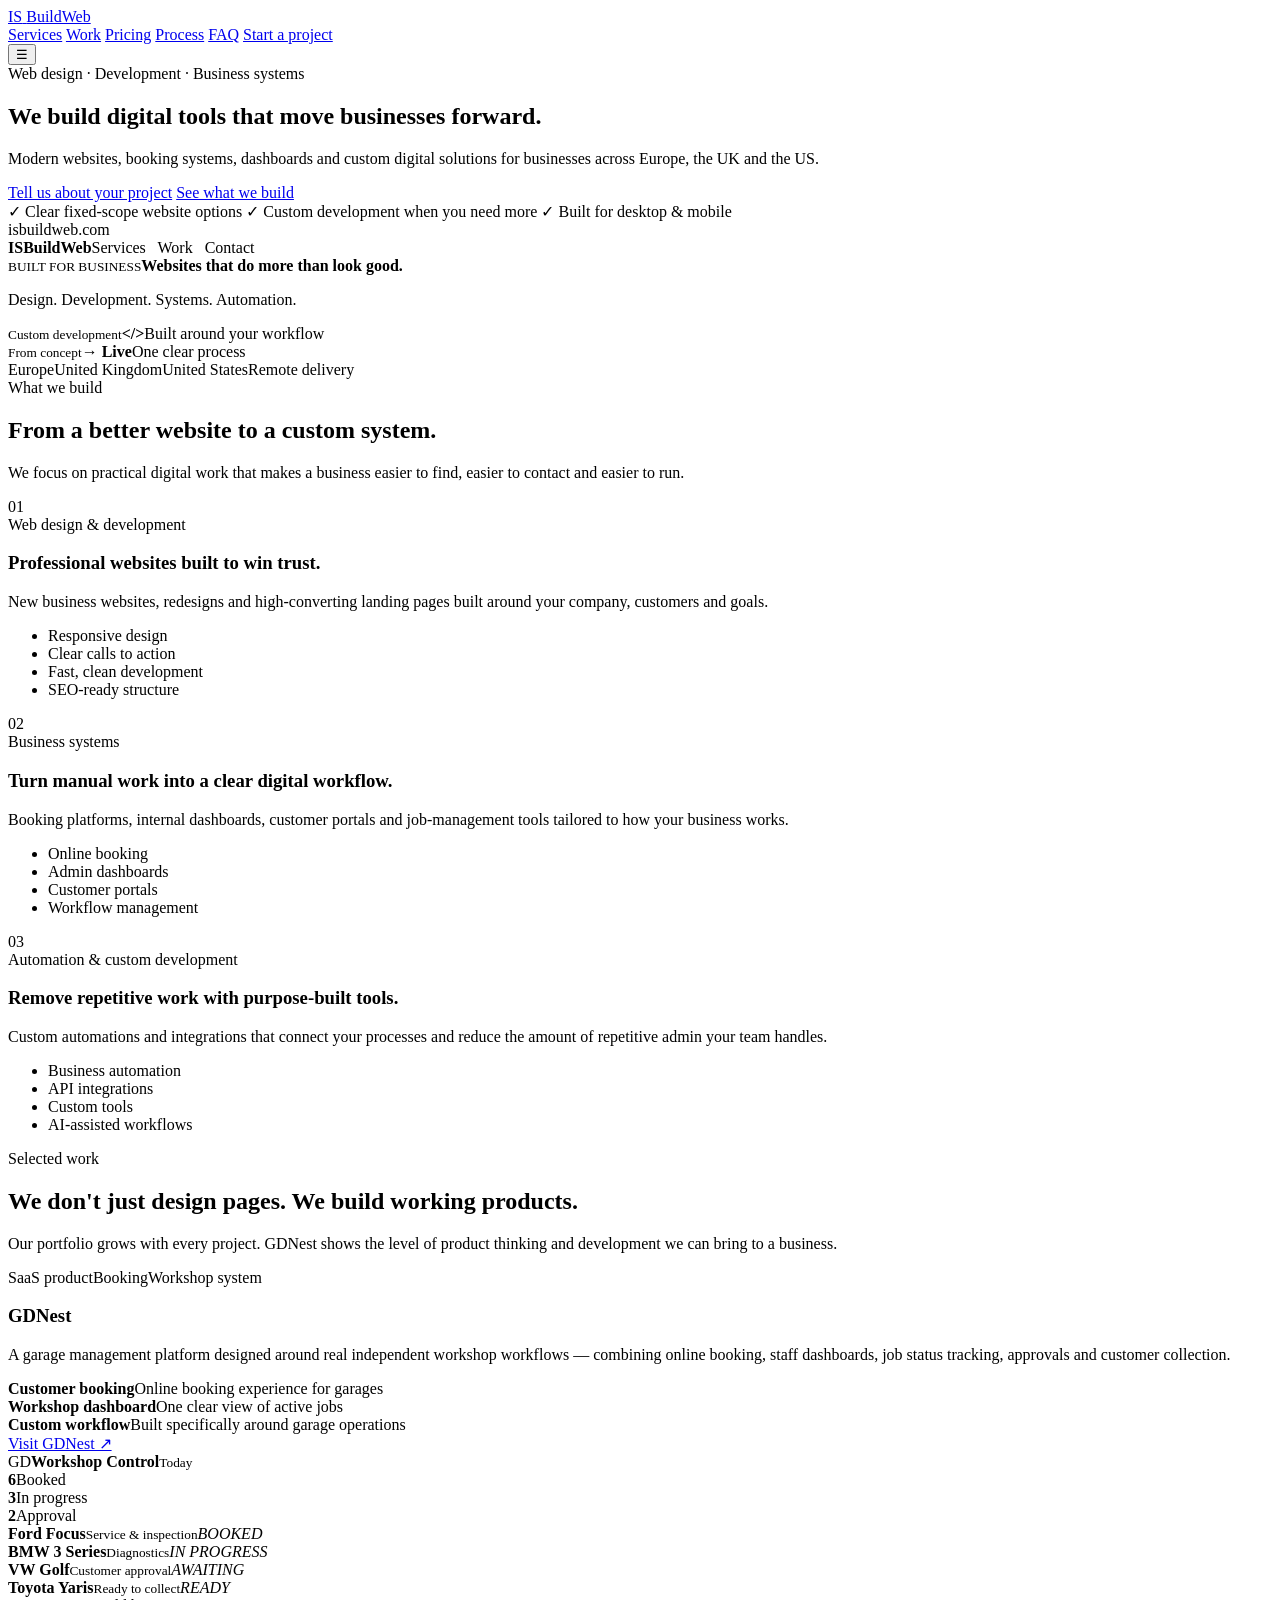
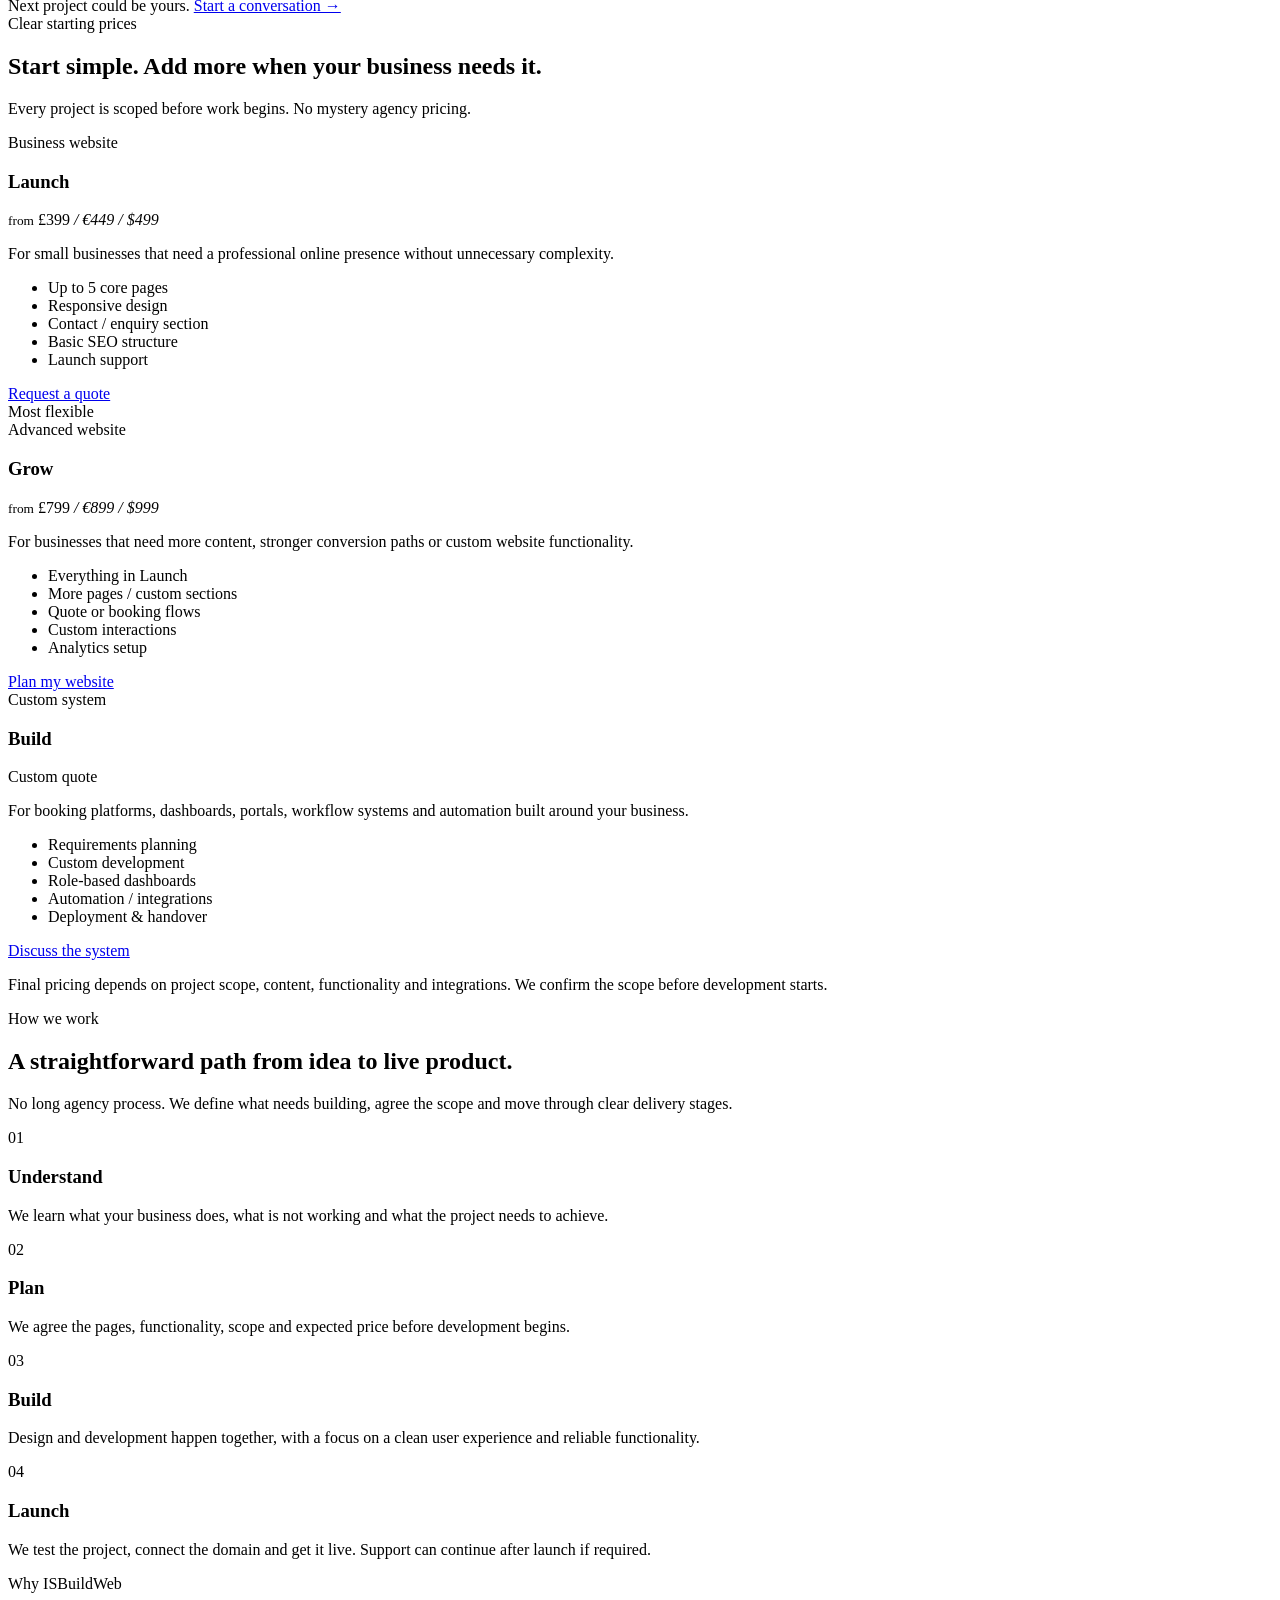
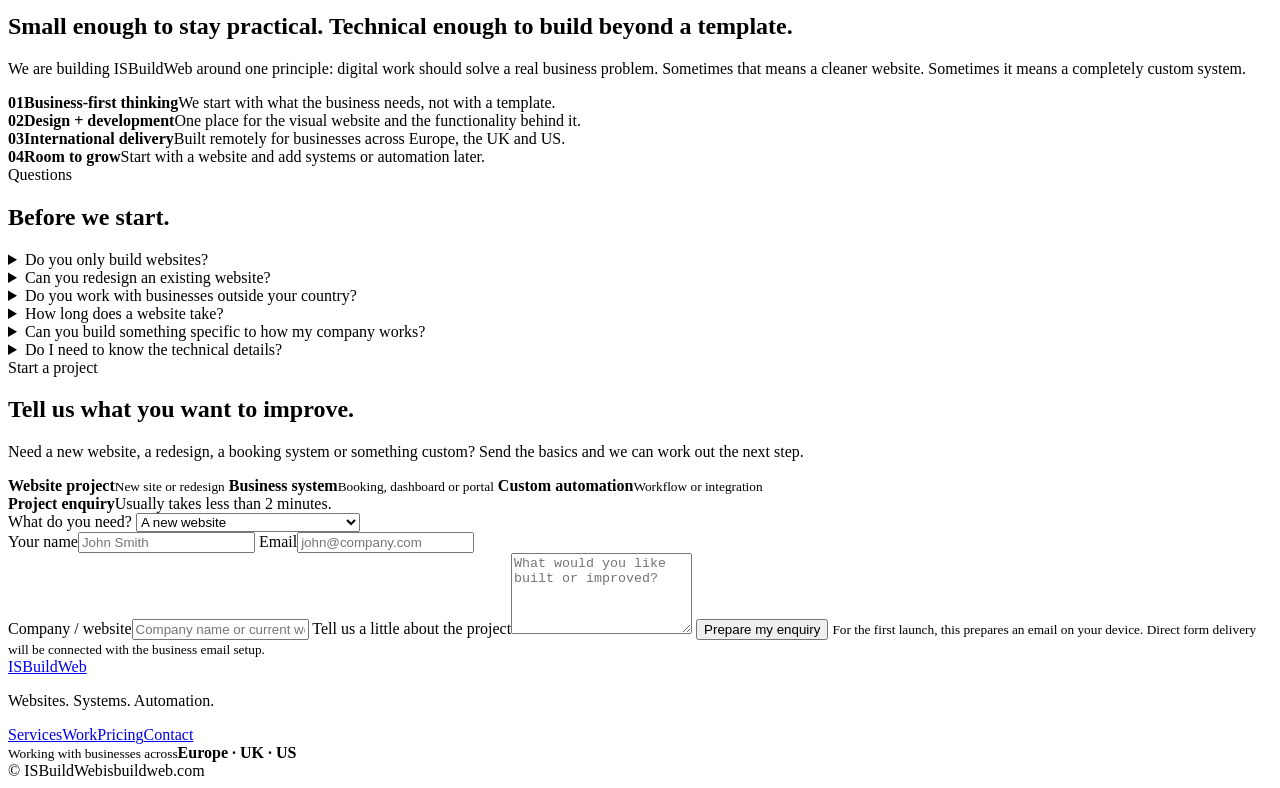
==== index.html @ f6a710a6 "Build ISBuildWeb agency homepage" ====
<!doctype html>
<html lang="en">
<head>
  <meta charset="utf-8">
  <meta name="viewport" content="width=device-width,initial-scale=1">
  <meta name="description" content="ISBuildWeb designs and develops modern websites, custom business systems and automation for companies across Europe, the UK and the US.">
  <title>ISBuildWeb | Websites, Systems & Automation</title>
  <link rel="preconnect" href="https://fonts.googleapis.com">
  <link rel="preconnect" href="https://fonts.gstatic.com" crossorigin>
  <link href="https://fonts.googleapis.com/css2?family=Inter:wght@400;500;600;700;800&family=Manrope:wght@600;700;800&display=swap" rel="stylesheet">
  <link rel="stylesheet" href="styles.css">
</head>
<body>
  <div class="page-glow glow-one"></div>
  <div class="page-glow glow-two"></div>

  <header class="topbar">
    <a class="brand" href="#top" aria-label="ISBuildWeb home">
      <span class="brand-mark">IS</span>
      <span class="brand-name">BuildWeb</span>
    </a>
    <nav>
      <a href="#services">Services</a>
      <a href="#work">Work</a>
      <a href="#pricing">Pricing</a>
      <a href="#process">Process</a>
      <a href="#faq">FAQ</a>
      <a class="nav-cta" href="#contact">Start a project</a>
    </nav>
    <button class="menu-btn" aria-label="Open menu" aria-expanded="false">☰</button>
  </header>

  <main id="top">
    <section class="hero shell">
      <div class="hero-copy">
        <span class="eyebrow">Web design · Development · Business systems</span>
        <h1>We build digital tools that <span>move businesses forward.</span></h1>
        <p class="hero-lead">Modern websites, booking systems, dashboards and custom digital solutions for businesses across Europe, the UK and the US.</p>
        <div class="hero-actions">
          <a class="btn primary" href="#contact">Tell us about your project</a>
          <a class="btn secondary" href="#work">See what we build</a>
        </div>
        <div class="hero-proof">
          <span>✓ Clear fixed-scope website options</span>
          <span>✓ Custom development when you need more</span>
          <span>✓ Built for desktop & mobile</span>
        </div>
      </div>

      <div class="hero-visual" aria-label="ISBuildWeb project interface preview">
        <div class="browser-card main-browser">
          <div class="browser-bar"><i></i><i></i><i></i><span>isbuildweb.com</span></div>
          <div class="browser-body">
            <div class="mini-nav"><b>ISBuildWeb</b><span>Services&nbsp;&nbsp; Work&nbsp;&nbsp; Contact</span></div>
            <div class="mini-hero"><small>BUILT FOR BUSINESS</small><strong>Websites that do more than look good.</strong><p>Design. Development. Systems. Automation.</p></div>
            <div class="mini-cards"><span></span><span></span><span></span></div>
          </div>
        </div>
        <div class="floating-card code-card"><small>Custom development</small><b>&lt;/&gt;</b><span>Built around your workflow</span></div>
        <div class="floating-card metric-card"><small>From concept</small><b>→ Live</b><span>One clear process</span></div>
      </div>
    </section>

    <section class="trust-strip">
      <span>Europe</span><i></i><span>United Kingdom</span><i></i><span>United States</span><i></i><span>Remote delivery</span>
    </section>

    <section id="services" class="section shell">
      <div class="section-heading split-heading">
        <div><span class="eyebrow">What we build</span><h2>From a better website to a custom system.</h2></div>
        <p>We focus on practical digital work that makes a business easier to find, easier to contact and easier to run.</p>
      </div>
      <div class="service-grid">
        <article class="service-card featured">
          <div class="service-icon">01</div>
          <span class="service-label">Web design & development</span>
          <h3>Professional websites built to win trust.</h3>
          <p>New business websites, redesigns and high-converting landing pages built around your company, customers and goals.</p>
          <ul><li>Responsive design</li><li>Clear calls to action</li><li>Fast, clean development</li><li>SEO-ready structure</li></ul>
        </article>
        <article class="service-card">
          <div class="service-icon">02</div>
          <span class="service-label">Business systems</span>
          <h3>Turn manual work into a clear digital workflow.</h3>
          <p>Booking platforms, internal dashboards, customer portals and job-management tools tailored to how your business works.</p>
          <ul><li>Online booking</li><li>Admin dashboards</li><li>Customer portals</li><li>Workflow management</li></ul>
        </article>
        <article class="service-card">
          <div class="service-icon">03</div>
          <span class="service-label">Automation & custom development</span>
          <h3>Remove repetitive work with purpose-built tools.</h3>
          <p>Custom automations and integrations that connect your processes and reduce the amount of repetitive admin your team handles.</p>
          <ul><li>Business automation</li><li>API integrations</li><li>Custom tools</li><li>AI-assisted workflows</li></ul>
        </article>
      </div>
    </section>

    <section id="work" class="work-section section">
      <div class="shell">
        <div class="section-heading split-heading light-heading">
          <div><span class="eyebrow">Selected work</span><h2>We don't just design pages. We build working products.</h2></div>
          <p>Our portfolio grows with every project. GDNest shows the level of product thinking and development we can bring to a business.</p>
        </div>
        <article class="project-showcase">
          <div class="project-copy">
            <div class="project-tags"><span>SaaS product</span><span>Booking</span><span>Workshop system</span></div>
            <h3>GDNest</h3>
            <p>A garage management platform designed around real independent workshop workflows — combining online booking, staff dashboards, job status tracking, approvals and customer collection.</p>
            <div class="project-points">
              <div><strong>Customer booking</strong><span>Online booking experience for garages</span></div>
              <div><strong>Workshop dashboard</strong><span>One clear view of active jobs</span></div>
              <div><strong>Custom workflow</strong><span>Built specifically around garage operations</span></div>
            </div>
            <a class="text-link" href="https://gdnest.com/" target="_blank" rel="noopener">Visit GDNest ↗</a>
          </div>
          <div class="project-ui">
            <div class="app-window">
              <div class="app-top"><span class="app-logo">GD</span><b>Workshop Control</b><small>Today</small></div>
              <div class="app-stats"><div><strong>6</strong><span>Booked</span></div><div><strong>3</strong><span>In progress</span></div><div><strong>2</strong><span>Approval</span></div></div>
              <div class="app-list">
                <div><i class="blue-dot"></i><span><b>Ford Focus</b><small>Service & inspection</small></span><em>BOOKED</em></div>
                <div><i class="orange-dot"></i><span><b>BMW 3 Series</b><small>Diagnostics</small></span><em>IN PROGRESS</em></div>
                <div><i class="purple-dot"></i><span><b>VW Golf</b><small>Customer approval</small></span><em>AWAITING</em></div>
                <div><i class="green-dot"></i><span><b>Toyota Yaris</b><small>Ready to collect</small></span><em>READY</em></div>
              </div>
            </div>
          </div>
        </article>
        <div class="next-project">Next project could be yours. <a href="#contact">Start a conversation →</a></div>
      </div>
    </section>

    <section id="pricing" class="section shell pricing-section">
      <div class="section-heading centered-heading"><span class="eyebrow">Clear starting prices</span><h2>Start simple. Add more when your business needs it.</h2><p>Every project is scoped before work begins. No mystery agency pricing.</p></div>
      <div class="pricing-grid">
        <article class="price-card">
          <span class="price-kicker">Business website</span>
          <h3>Launch</h3>
          <p class="price"><small>from</small> £399 <em>/ €449 / $499</em></p>
          <p class="price-intro">For small businesses that need a professional online presence without unnecessary complexity.</p>
          <ul><li>Up to 5 core pages</li><li>Responsive design</li><li>Contact / enquiry section</li><li>Basic SEO structure</li><li>Launch support</li></ul>
          <a class="btn secondary dark-btn" href="#contact">Request a quote</a>
        </article>
        <article class="price-card popular">
          <div class="popular-badge">Most flexible</div>
          <span class="price-kicker">Advanced website</span>
          <h3>Grow</h3>
          <p class="price"><small>from</small> £799 <em>/ €899 / $999</em></p>
          <p class="price-intro">For businesses that need more content, stronger conversion paths or custom website functionality.</p>
          <ul><li>Everything in Launch</li><li>More pages / custom sections</li><li>Quote or booking flows</li><li>Custom interactions</li><li>Analytics setup</li></ul>
          <a class="btn primary" href="#contact">Plan my website</a>
        </article>
        <article class="price-card">
          <span class="price-kicker">Custom system</span>
          <h3>Build</h3>
          <p class="price custom-price">Custom quote</p>
          <p class="price-intro">For booking platforms, dashboards, portals, workflow systems and automation built around your business.</p>
          <ul><li>Requirements planning</li><li>Custom development</li><li>Role-based dashboards</li><li>Automation / integrations</li><li>Deployment & handover</li></ul>
          <a class="btn secondary dark-btn" href="#contact">Discuss the system</a>
        </article>
      </div>
      <p class="pricing-note">Final pricing depends on project scope, content, functionality and integrations. We confirm the scope before development starts.</p>
    </section>

    <section id="process" class="process-section section">
      <div class="shell">
        <div class="section-heading split-heading">
          <div><span class="eyebrow">How we work</span><h2>A straightforward path from idea to live product.</h2></div>
          <p>No long agency process. We define what needs building, agree the scope and move through clear delivery stages.</p>
        </div>
        <div class="process-grid">
          <article><span>01</span><h3>Understand</h3><p>We learn what your business does, what is not working and what the project needs to achieve.</p></article>
          <article><span>02</span><h3>Plan</h3><p>We agree the pages, functionality, scope and expected price before development begins.</p></article>
          <article><span>03</span><h3>Build</h3><p>Design and development happen together, with a focus on a clean user experience and reliable functionality.</p></article>
          <article><span>04</span><h3>Launch</h3><p>We test the project, connect the domain and get it live. Support can continue after launch if required.</p></article>
        </div>
      </div>
    </section>

    <section class="why-section section shell">
      <div class="why-copy">
        <span class="eyebrow">Why ISBuildWeb</span>
        <h2>Small enough to stay practical. Technical enough to build beyond a template.</h2>
        <p>We are building ISBuildWeb around one principle: digital work should solve a real business problem. Sometimes that means a cleaner website. Sometimes it means a completely custom system.</p>
      </div>
      <div class="why-grid">
        <div><b>01</b><strong>Business-first thinking</strong><span>We start with what the business needs, not with a template.</span></div>
        <div><b>02</b><strong>Design + development</strong><span>One place for the visual website and the functionality behind it.</span></div>
        <div><b>03</b><strong>International delivery</strong><span>Built remotely for businesses across Europe, the UK and US.</span></div>
        <div><b>04</b><strong>Room to grow</strong><span>Start with a website and add systems or automation later.</span></div>
      </div>
    </section>

    <section id="faq" class="faq-section section shell">
      <div class="section-heading centered-heading"><span class="eyebrow">Questions</span><h2>Before we start.</h2></div>
      <div class="faq-list">
        <details><summary>Do you only build websites?</summary><p>No. Websites are one part of what we do. We also build booking systems, dashboards, portals, workflow tools and business automation.</p></details>
        <details><summary>Can you redesign an existing website?</summary><p>Yes. We can rebuild an outdated site while keeping the useful parts of your current content and brand.</p></details>
        <details><summary>Do you work with businesses outside your country?</summary><p>Yes. ISBuildWeb is designed as a remote-first service for clients across Europe, the United Kingdom and the United States.</p></details>
        <details><summary>How long does a website take?</summary><p>A focused small-business website can often be completed much faster than a large custom project. We give you a realistic delivery estimate once the scope and content are clear.</p></details>
        <details><summary>Can you build something specific to how my company works?</summary><p>Yes. That is exactly where custom development is useful. We can design a workflow around your staff, customers, jobs, bookings or internal processes instead of forcing your business into generic software.</p></details>
        <details><summary>Do I need to know the technical details?</summary><p>No. Tell us the business problem and what you want the finished result to do. We can work out the technical approach.</p></details>
      </div>
    </section>

    <section id="contact" class="contact-section section">
      <div class="shell contact-shell">
        <div class="contact-copy">
          <span class="eyebrow">Start a project</span>
          <h2>Tell us what you want to improve.</h2>
          <p>Need a new website, a redesign, a booking system or something custom? Send the basics and we can work out the next step.</p>
          <div class="contact-points">
            <span><b>Website project</b><small>New site or redesign</small></span>
            <span><b>Business system</b><small>Booking, dashboard or portal</small></span>
            <span><b>Custom automation</b><small>Workflow or integration</small></span>
          </div>
        </div>
        <form class="contact-form" id="projectForm">
          <div class="form-heading"><strong>Project enquiry</strong><span>Usually takes less than 2 minutes.</span></div>
          <label>What do you need?
            <select id="projectType" required>
              <option value="Website">A new website</option>
              <option value="Redesign">Website redesign</option>
              <option value="System">Booking / business system</option>
              <option value="Automation">Automation / custom development</option>
              <option value="Other">Something else</option>
            </select>
          </label>
          <div class="form-two">
            <label>Your name<input id="name" type="text" required placeholder="John Smith"></label>
            <label>Email<input id="email" type="email" required placeholder="john@company.com"></label>
          </div>
          <label>Company / website<input id="company" type="text" placeholder="Company name or current website"></label>
          <label>Tell us a little about the project<textarea id="message" required rows="5" placeholder="What would you like built or improved?"></textarea></label>
          <button class="btn primary submit" type="submit">Prepare my enquiry</button>
          <small class="form-note">For the first launch, this prepares an email on your device. Direct form delivery will be connected with the business email setup.</small>
        </form>
      </div>
    </section>
  </main>

  <footer>
    <div class="footer-inner shell">
      <div class="footer-brand"><a class="brand" href="#top"><span class="brand-mark">IS</span><span class="brand-name">BuildWeb</span></a><p>Websites. Systems. Automation.</p></div>
      <div class="footer-links"><a href="#services">Services</a><a href="#work">Work</a><a href="#pricing">Pricing</a><a href="#contact">Contact</a></div>
      <div class="footer-region"><small>Working with businesses across</small><strong>Europe · UK · US</strong></div>
    </div>
    <div class="footer-bottom shell"><span>© <span id="year"></span> ISBuildWeb</span><span>isbuildweb.com</span></div>
  </footer>

  <script src="script.js"></script>
</body>
</html>
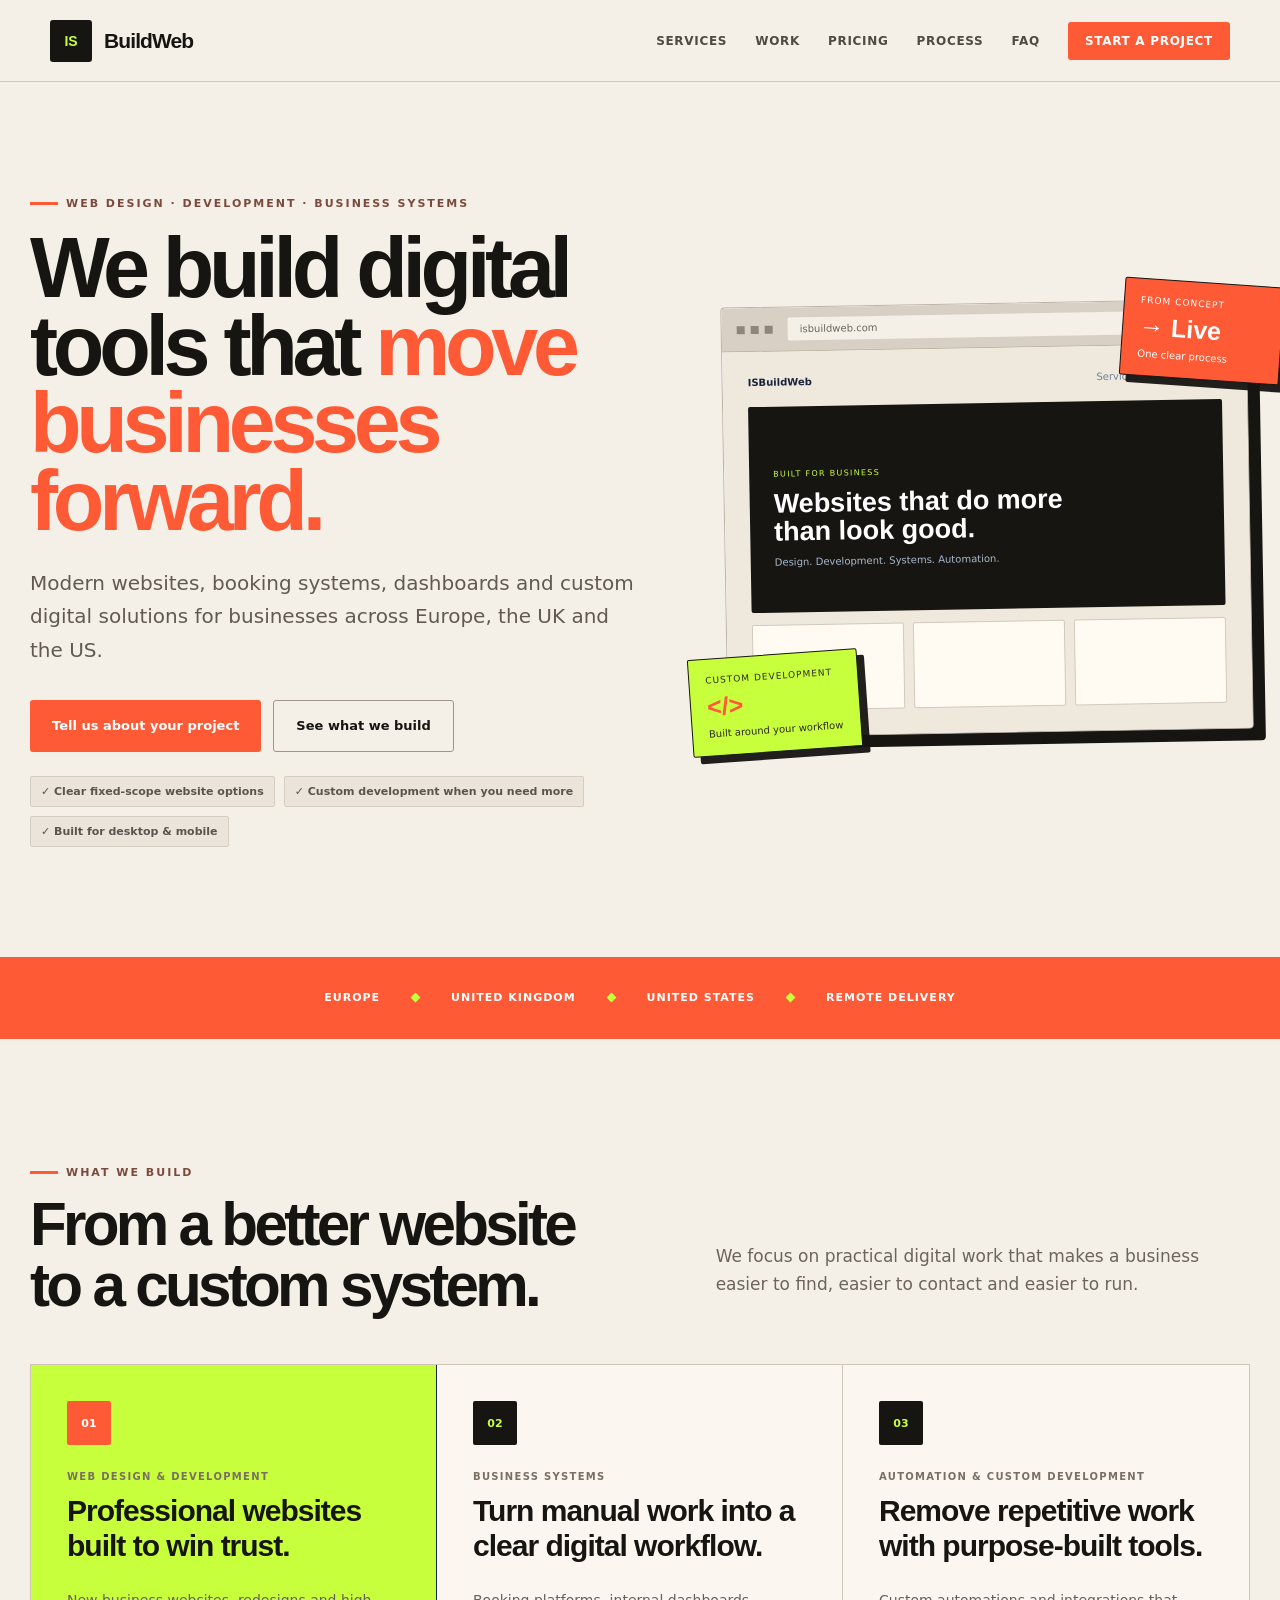
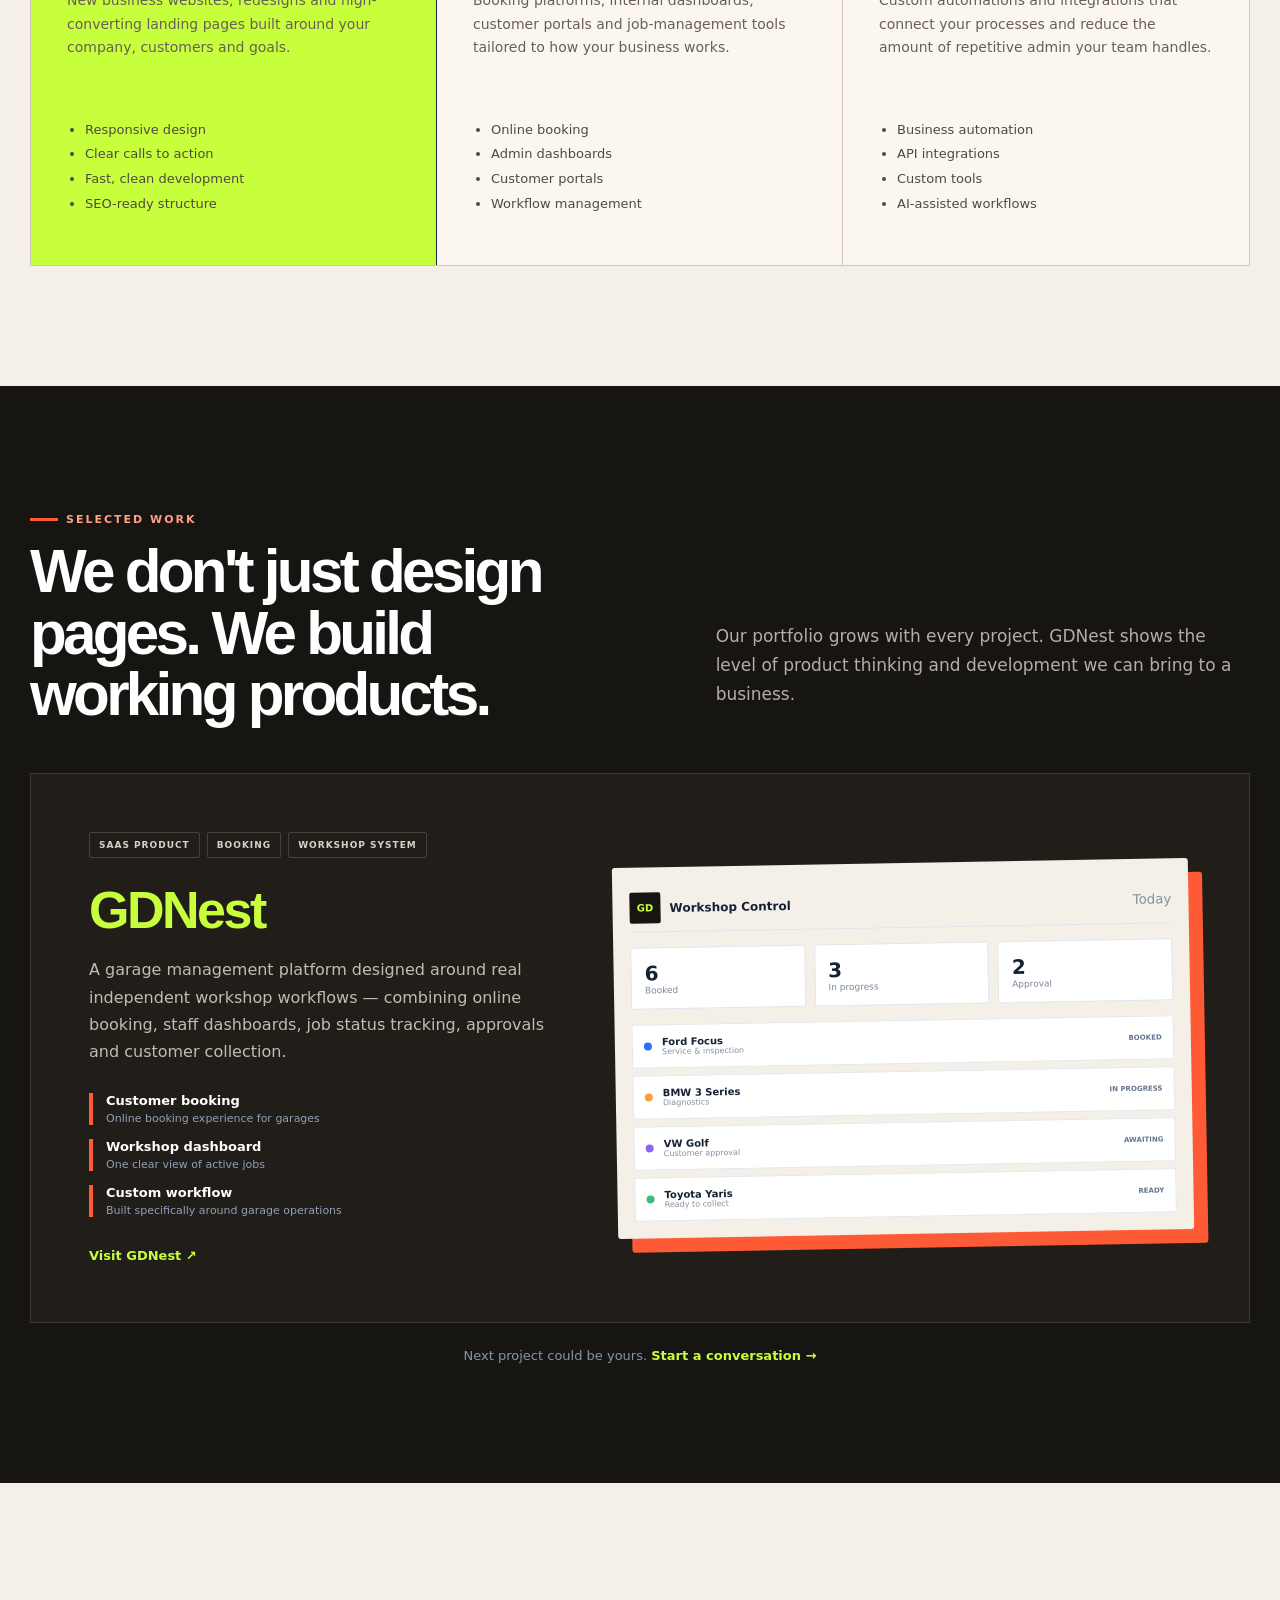
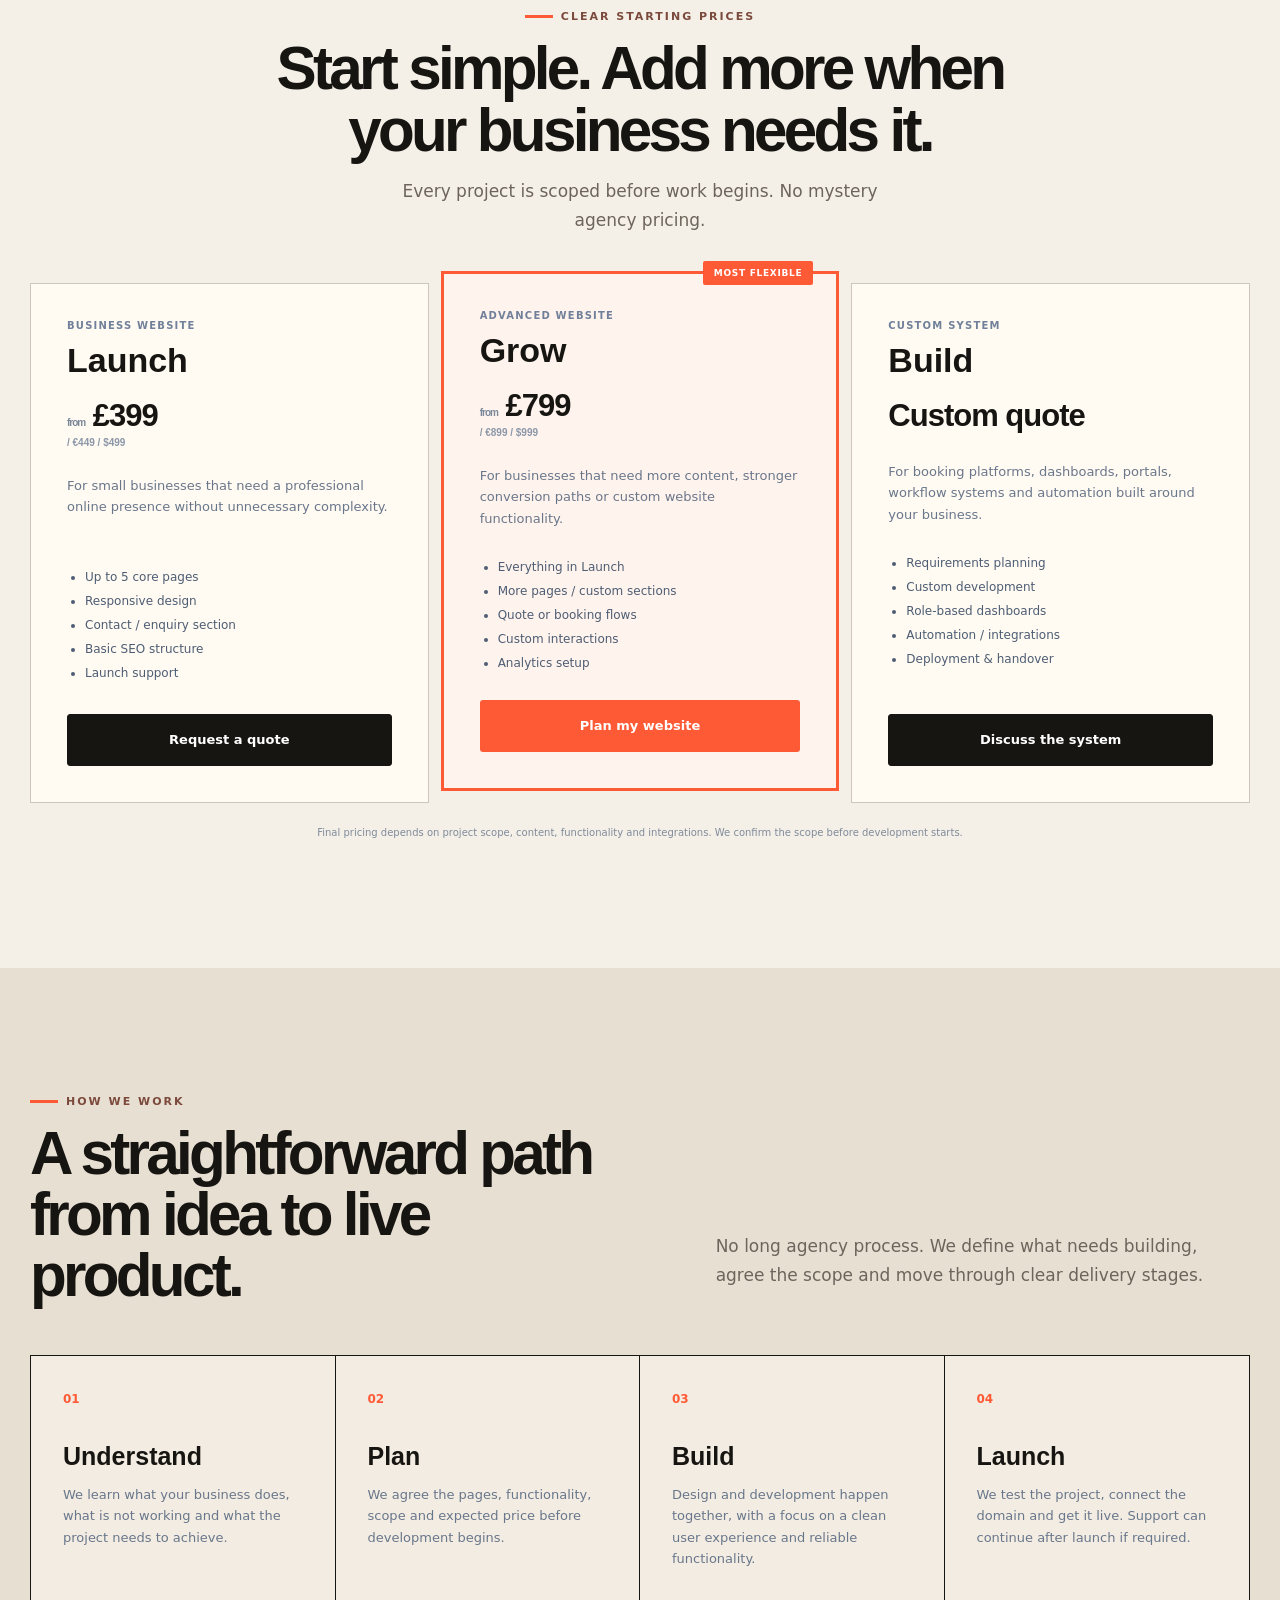
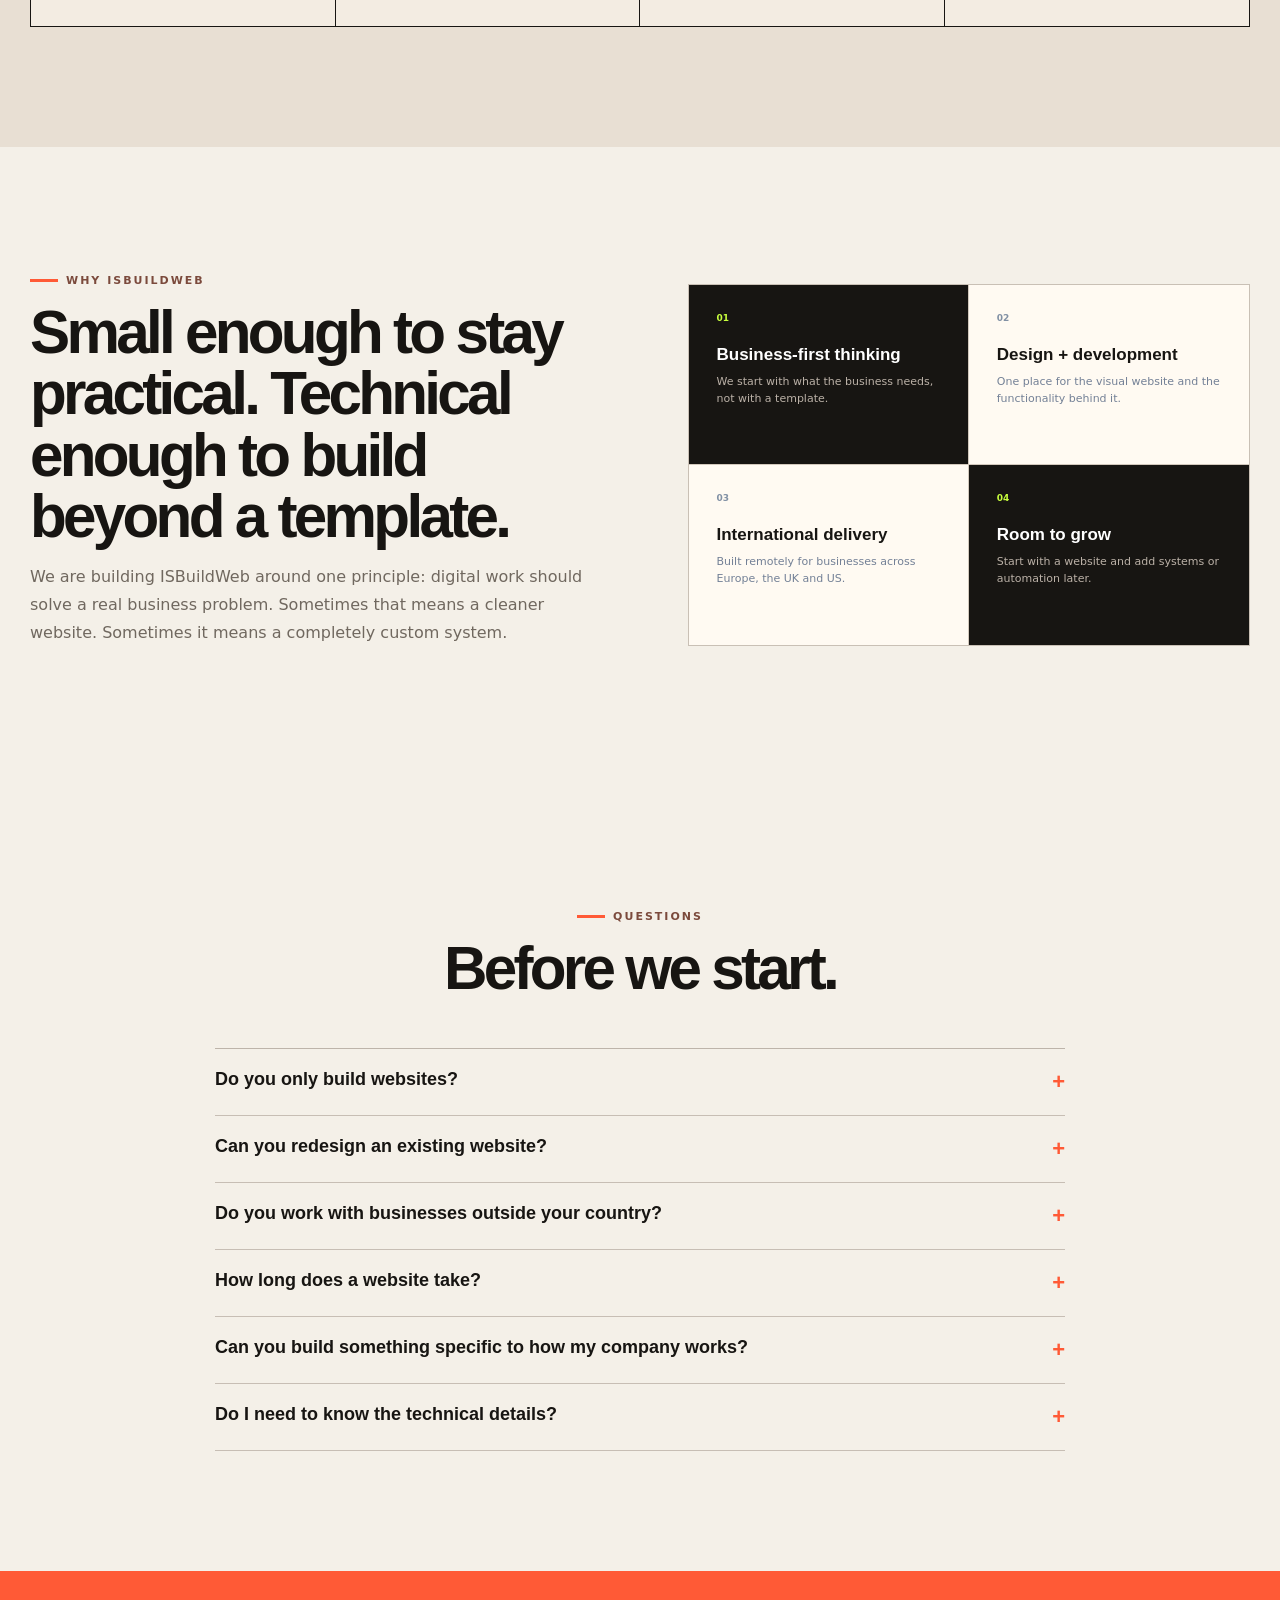
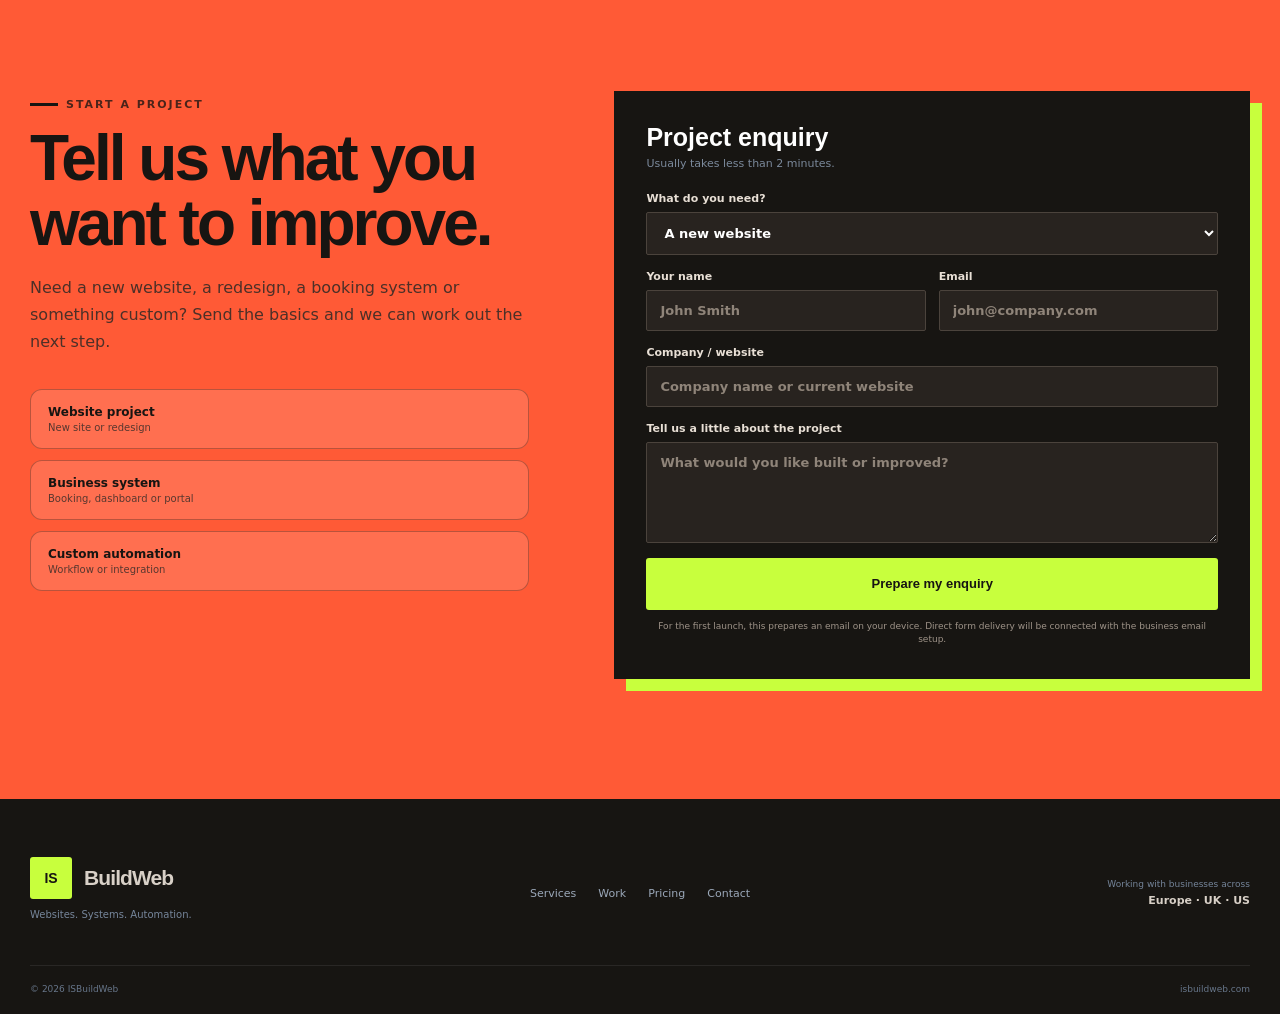
==== commit c2cb3856: "Enable new ISBuildWeb editorial theme" ====
--- a/index.html
+++ b/index.html
@@ -9,6 +9,7 @@
   <link rel="preconnect" href="https://fonts.gstatic.com" crossorigin>
   <link href="https://fonts.googleapis.com/css2?family=Inter:wght@400;500;600;700;800&family=Manrope:wght@600;700;800&display=swap" rel="stylesheet">
   <link rel="stylesheet" href="styles.css">
+  <link rel="stylesheet" href="theme-v2.css">
 </head>
 <body>
   <div class="page-glow glow-one"></div>
--- a/styles.css
+++ b/styles.css
@@ -0,0 +1 @@
+:root{--bg:#f6f7fb;--ink:#0e1728;--muted:#627087;--line:#dce2ec;--blue:#2e6cf6;--blue2:#6c49ff;--navy:#07101f;--panel:#101c30;--white:#fff;--lime:#bbf451;--shadow:0 24px 70px rgba(13,27,52,.13)}*{box-sizing:border-box}html{scroll-behavior:smooth}body{margin:0;font-family:Inter,system-ui,-apple-system,Segoe UI,sans-serif;color:var(--ink);background:var(--bg);overflow-x:hidden}a{text-decoration:none;color:inherit}.shell{width:min(1180px,calc(100% - 44px));margin-inline:auto}.page-glow{position:fixed;border-radius:50%;filter:blur(80px);pointer-events:none;z-index:-1;opacity:.35}.glow-one{width:430px;height:430px;background:#b9caff;right:-170px;top:180px}.glow-two{width:360px;height:360px;background:#d6c5ff;left:-180px;top:690px}.topbar{height:78px;display:flex;align-items:center;justify-content:space-between;padding:0 max(24px,calc((100vw - 1180px)/2));position:sticky;top:0;z-index:50;background:rgba(246,247,251,.88);backdrop-filter:blur(18px);border-bottom:1px solid rgba(17,31,54,.08)}.brand{display:flex;align-items:center;gap:10px;font-family:Manrope,sans-serif;font-weight:800}.brand-mark{display:grid;place-items:center;width:39px;height:39px;border-radius:11px;background:linear-gradient(135deg,var(--blue),var(--blue2));color:#fff;font-size:15px;box-shadow:0 10px 22px rgba(46,108,246,.24)}.brand-name{font-size:20px;letter-spacing:-.7px}.topbar nav{display:flex;align-items:center;gap:26px;font-size:13px;font-weight:700;color:#4e5e74}.topbar nav a:hover{color:var(--ink)}.nav-cta{padding:11px 16px;border-radius:10px;background:var(--ink);color:#fff!important}.menu-btn{display:none;border:0;background:transparent;font-size:25px}.hero{min-height:720px;padding:96px 0 100px;display:grid;grid-template-columns:1.04fr .96fr;gap:70px;align-items:center}.eyebrow{display:inline-flex;align-items:center;gap:8px;font-size:11px;font-weight:800;letter-spacing:1.7px;text-transform:uppercase;color:#4d69a5}.eyebrow:before{content:"";width:22px;height:2px;background:linear-gradient(90deg,var(--blue),var(--blue2))}.hero h1{font-family:Manrope,sans-serif;font-size:clamp(52px,6vw,79px);line-height:.98;letter-spacing:-4.2px;margin:20px 0 26px;max-width:760px}.hero h1 span{background:linear-gradient(100deg,var(--blue),var(--blue2));-webkit-background-clip:text;color:transparent}.hero-lead{max-width:680px;font-size:19px;line-height:1.68;color:var(--muted)}.hero-actions{display:flex;gap:12px;flex-wrap:wrap;margin-top:32px}.btn{min-height:50px;display:inline-flex;align-items:center;justify-content:center;padding:0 20px;border-radius:11px;font-weight:800;font-size:13px;border:0;cursor:pointer;transition:.18s}.btn:hover{transform:translateY(-2px)}.primary{background:linear-gradient(135deg,var(--blue),var(--blue2));color:#fff;box-shadow:0 12px 30px rgba(57,91,231,.24)}.secondary{background:#fff;border:1px solid var(--line);color:var(--ink)}.hero-proof{display:flex;flex-wrap:wrap;gap:9px;margin-top:24px}.hero-proof span{font-size:11px;font-weight:700;color:#52627a;padding:8px 10px;background:#fff;border:1px solid #e0e5ee;border-radius:999px}.hero-visual{position:relative;min-height:520px;display:grid;place-items:center}.browser-card{background:#fff;border:1px solid rgba(15,35,64,.12);border-radius:18px;box-shadow:var(--shadow);overflow:hidden}.main-browser{width:100%;transform:rotate(1.2deg)}.browser-bar{height:44px;display:flex;align-items:center;gap:6px;padding:0 15px;background:#eff2f7;border-bottom:1px solid #dde3eb}.browser-bar i{width:8px;height:8px;border-radius:50%;background:#b8c0cd}.browser-bar span{margin-left:9px;font-size:10px;color:#7b8798;background:#fff;padding:6px 12px;border-radius:7px;flex:1}.browser-body{padding:25px;background:linear-gradient(160deg,#fbfcff,#f1f4fb)}.mini-nav{display:flex;justify-content:space-between;font-size:10px;color:#708098}.mini-nav b{color:#17233a}.mini-hero{padding:55px 24px 35px;background:linear-gradient(135deg,#091527,#142647);border-radius:14px;margin-top:19px;color:#fff}.mini-hero small{font-size:8px;letter-spacing:1.3px;color:#97b5ea}.mini-hero strong{display:block;font-family:Manrope,sans-serif;font-size:27px;line-height:1.05;max-width:320px;margin-top:9px}.mini-hero p{font-size:10px;color:#a9b8cd}.mini-cards{display:grid;grid-template-columns:repeat(3,1fr);gap:9px;margin-top:12px}.mini-cards span{height:86px;border-radius:10px;background:#fff;border:1px solid #e0e6ef}.floating-card{position:absolute;background:#fff;border:1px solid #dfe5ee;border-radius:14px;box-shadow:0 18px 46px rgba(16,37,72,.15);padding:16px;display:flex;flex-direction:column}.floating-card small{font-size:9px;color:#7a8798;text-transform:uppercase;letter-spacing:1px}.floating-card b{font-family:Manrope,sans-serif;font-size:25px;color:var(--blue);margin:7px 0}.floating-card span{font-size:10px;color:#66758a}.code-card{left:-34px;bottom:46px;width:170px;transform:rotate(-4deg)}.metric-card{right:-32px;top:44px;width:160px;transform:rotate(4deg)}.trust-strip{height:76px;background:var(--navy);color:#c7d1e1;display:flex;align-items:center;justify-content:center;gap:30px;font-size:11px;font-weight:800;letter-spacing:1px;text-transform:uppercase}.trust-strip i{width:4px;height:4px;border-radius:50%;background:var(--lime)}.section{padding:110px 0}.section-heading{margin-bottom:48px}.split-heading{display:grid;grid-template-columns:1.05fr .95fr;gap:80px;align-items:end}.section-heading h2,.why-copy h2{font-family:Manrope,sans-serif;font-size:clamp(38px,4.7vw,61px);line-height:1.02;letter-spacing:-3px;margin:15px 0 0}.section-heading>p,.split-heading>p{color:var(--muted);font-size:17px;line-height:1.7;max-width:540px}.service-grid{display:grid;grid-template-columns:repeat(3,1fr);gap:16px}.service-card{background:#fff;border:1px solid #e0e5ed;border-radius:18px;padding:31px;min-height:480px;display:flex;flex-direction:column;box-shadow:0 12px 36px rgba(25,45,79,.06)}.service-card.featured{background:linear-gradient(160deg,#0a172a,#132746);color:#fff;border-color:#132746}.service-icon{width:44px;height:44px;display:grid;place-items:center;border-radius:11px;background:#edf3ff;color:var(--blue);font-size:11px;font-weight:900}.featured .service-icon{background:rgba(255,255,255,.1);color:#bcd0ff}.service-label{text-transform:uppercase;letter-spacing:1.3px;font-size:10px;font-weight:800;color:#6882ad;margin-top:26px}.featured .service-label{color:#90a9d0}.service-card h3{font-family:Manrope,sans-serif;font-size:28px;line-height:1.14;letter-spacing:-1px;margin:12px 0}.service-card p{font-size:14px;line-height:1.7;color:#69778b}.featured p{color:#aebcd0}.service-card ul{padding-left:18px;margin-top:auto;color:#526177;font-size:13px;line-height:1.9}.featured ul{color:#d1d9e7}.work-section{background:var(--navy);color:#fff}.light-heading .eyebrow{color:#9db9ef}.light-heading p{color:#9caac0}.project-showcase{background:linear-gradient(135deg,#101e34,#142947);border:1px solid rgba(255,255,255,.1);border-radius:22px;padding:50px;display:grid;grid-template-columns:.9fr 1.1fr;gap:55px;align-items:center;overflow:hidden}.project-tags{display:flex;gap:7px;flex-wrap:wrap}.project-tags span{font-size:9px;font-weight:800;text-transform:uppercase;letter-spacing:1px;color:#b9c9e1;border:1px solid rgba(255,255,255,.16);padding:7px 9px;border-radius:999px}.project-copy h3{font-family:Manrope,sans-serif;font-size:52px;letter-spacing:-2.5px;margin:22px 0 15px}.project-copy>p{font-size:16px;line-height:1.7;color:#b4c0d2}.project-points{display:grid;gap:14px;margin:28px 0}.project-points div{border-left:2px solid #436ff3;padding-left:13px}.project-points strong,.project-points span{display:block}.project-points strong{font-size:13px}.project-points span{font-size:11px;color:#91a0b6;margin-top:4px}.text-link{font-size:13px;font-weight:800;color:#a9c2ff}.project-ui{position:relative}.app-window{background:#f7f9fc;color:#152137;border-radius:16px;padding:17px;box-shadow:0 30px 80px rgba(0,0,0,.28);transform:rotate(1.5deg)}.app-top{height:48px;display:flex;align-items:center;gap:9px;border-bottom:1px solid #e1e6ed}.app-logo{display:grid;place-items:center;width:31px;height:31px;border-radius:8px;background:#2e6cf6;color:#fff;font-size:10px;font-weight:900}.app-top b{font-size:12px}.app-top small{margin-left:auto;color:#8290a3}.app-stats{display:grid;grid-template-columns:repeat(3,1fr);gap:9px;margin:15px 0}.app-stats div{padding:13px;background:#fff;border:1px solid #e1e6ef;border-radius:10px}.app-stats strong,.app-stats span{display:block}.app-stats strong{font-size:20px}.app-stats span{font-size:9px;color:#7c899a}.app-list{display:grid;gap:7px}.app-list>div{display:flex;align-items:center;gap:10px;padding:11px;background:#fff;border:1px solid #e4e9f0;border-radius:9px}.app-list i{width:8px;height:8px;border-radius:50%}.blue-dot{background:#2e6cf6}.orange-dot{background:#ff9b45}.purple-dot{background:#8f62ef}.green-dot{background:#41b77a}.app-list span{display:flex;flex-direction:column}.app-list b{font-size:10px}.app-list small{font-size:8px;color:#8491a1}.app-list em{margin-left:auto;font-style:normal;font-size:7px;font-weight:900;color:#65768d}.next-project{text-align:center;margin-top:25px;color:#8796ad;font-size:13px}.next-project a{color:#c7d8ff;font-weight:700}.centered-heading{text-align:center;max-width:770px;margin:0 auto 48px}.centered-heading .eyebrow{justify-content:center}.centered-heading p{margin:16px auto 0}.pricing-grid{display:grid;grid-template-columns:repeat(3,1fr);gap:16px;align-items:stretch}.price-card{position:relative;background:#fff;border:1px solid #dfe5ed;border-radius:18px;padding:32px;box-shadow:0 12px 36px rgba(19,38,70,.06);display:flex;flex-direction:column}.price-card.popular{border:2px solid var(--blue);transform:translateY(-10px)}.popular-badge{position:absolute;top:-13px;right:23px;background:var(--blue);color:#fff;border-radius:999px;padding:7px 11px;font-size:9px;font-weight:900;text-transform:uppercase;letter-spacing:.7px}.price-kicker{font-size:10px;text-transform:uppercase;letter-spacing:1.2px;color:#71809a;font-weight:800}.price-card h3{font-family:Manrope,sans-serif;font-size:31px;margin:10px 0 4px}.price{font-family:Manrope,sans-serif;font-size:29px;font-weight:800;letter-spacing:-1px;margin:14px 0}.price small{font-family:Inter,sans-serif;font-weight:600;font-size:10px;color:#7a8799}.price em{display:block;font-family:Inter,sans-serif;font-style:normal;font-weight:600;font-size:10px;color:#8b97a8;letter-spacing:0;margin-top:3px}.custom-price{font-size:26px}.price-intro{font-size:13px;line-height:1.65;color:#6a778b;min-height:65px}.price-card ul{padding-left:18px;font-size:12px;line-height:2;color:#4d5d73;margin-bottom:25px}.price-card .btn{margin-top:auto}.dark-btn{background:#f6f8fb}.pricing-note{text-align:center;color:#7f8a9a;font-size:10px;margin-top:24px}.process-section{background:#edf1f7}.process-grid{display:grid;grid-template-columns:repeat(4,1fr);gap:1px;background:#d8e0eb;border:1px solid #d8e0eb;border-radius:16px;overflow:hidden}.process-grid article{background:#f8fafc;padding:32px;min-height:270px}.process-grid span{font-size:10px;font-weight:900;color:var(--blue)}.process-grid h3{font-family:Manrope,sans-serif;font-size:23px;margin:35px 0 10px}.process-grid p{color:#68778b;font-size:13px;line-height:1.65}.why-section{display:grid;grid-template-columns:1fr 1fr;gap:80px;align-items:center}.why-copy p{color:var(--muted);font-size:16px;line-height:1.75}.why-grid{display:grid;grid-template-columns:1fr 1fr;border:1px solid #dfe4ec;border-radius:18px;overflow:hidden}.why-grid>div{padding:28px;background:#fff;border-right:1px solid #e2e6ed;border-bottom:1px solid #e2e6ed;min-height:180px}.why-grid>div:nth-child(2n){border-right:0}.why-grid>div:nth-last-child(-n+2){border-bottom:0}.why-grid b,.why-grid strong,.why-grid span{display:block}.why-grid b{font-size:9px;color:#8190a4}.why-grid strong{font-family:Manrope,sans-serif;font-size:17px;margin:22px 0 8px}.why-grid span{font-size:11px;color:#738096;line-height:1.55}.faq-section{padding-top:70px}.faq-list{max-width:850px;margin:auto;border-top:1px solid #dce2ea}.faq-list details{border-bottom:1px solid #dce2ea;padding:20px 0}.faq-list summary{cursor:pointer;font-family:Manrope,sans-serif;font-size:17px;font-weight:700;list-style:none;display:flex;justify-content:space-between}.faq-list summary:after{content:"+";font-size:22px;color:var(--blue)}.faq-list details[open] summary:after{content:"–"}.faq-list p{color:#66758a;line-height:1.7;font-size:13px;max-width:720px}.contact-section{background:linear-gradient(135deg,#091426,#122847);color:#fff}.contact-shell{display:grid;grid-template-columns:.88fr 1.12fr;gap:85px;align-items:start}.contact-copy h2{font-family:Manrope,sans-serif;font-size:clamp(42px,5vw,64px);line-height:1.02;letter-spacing:-3px;margin:15px 0 18px}.contact-copy>p{color:#adbbce;line-height:1.7;font-size:16px}.contact-points{display:grid;gap:11px;margin-top:33px}.contact-points span{display:block;padding:15px 17px;border:1px solid rgba(255,255,255,.12);border-radius:12px;background:rgba(255,255,255,.035)}.contact-points b,.contact-points small{display:block}.contact-points b{font-size:12px}.contact-points small{font-size:10px;color:#8fa0b7;margin-top:3px}.contact-form{background:#fff;color:var(--ink);border-radius:18px;padding:31px;box-shadow:0 30px 80px rgba(0,0,0,.22)}.form-heading{margin-bottom:22px}.form-heading strong,.form-heading span{display:block}.form-heading strong{font-family:Manrope,sans-serif;font-size:25px}.form-heading span{font-size:11px;color:#7b899b;margin-top:5px}.contact-form label{display:block;font-size:11px;font-weight:800;color:#36465d;margin-bottom:15px}.contact-form input,.contact-form select,.contact-form textarea{width:100%;display:block;margin-top:7px;border:1px solid #ccd5e1;border-radius:9px;padding:12px 13px;font:inherit;font-size:13px;color:#152238;background:#fff;outline:none}.contact-form input:focus,.contact-form select:focus,.contact-form textarea:focus{border-color:var(--blue);box-shadow:0 0 0 3px rgba(46,108,246,.1)}.form-two{display:grid;grid-template-columns:1fr 1fr;gap:13px}.submit{width:100%;font-size:13px}.form-note{display:block;text-align:center;color:#8491a2;font-size:9px;line-height:1.5;margin-top:10px}footer{background:#050b15;color:#fff;padding:58px 0 20px}.footer-inner{display:grid;grid-template-columns:1fr auto 1fr;gap:40px;align-items:center}.footer-brand p{font-size:10px;color:#76869b;margin:10px 0}.footer-links{display:flex;gap:22px;font-size:11px;color:#9ba8b9}.footer-region{text-align:right}.footer-region small,.footer-region strong{display:block}.footer-region small{font-size:9px;color:#748499}.footer-region strong{font-size:11px;margin-top:5px}.footer-bottom{border-top:1px solid rgba(255,255,255,.08);margin-top:35px;padding-top:18px;display:flex;justify-content:space-between;color:#67768a;font-size:9px}@media(max-width:980px){.topbar nav{display:none;position:absolute;top:78px;left:15px;right:15px;background:#fff;border:1px solid #e0e5ec;border-radius:14px;padding:18px;flex-direction:column;align-items:stretch;box-shadow:var(--shadow)}.topbar nav.open{display:flex}.menu-btn{display:block}.hero{grid-template-columns:1fr;padding-top:70px}.hero-copy{text-align:center}.hero-copy .eyebrow{justify-content:center}.hero-lead{margin-inline:auto}.hero-actions,.hero-proof{justify-content:center}.hero-visual{max-width:700px;width:100%;margin:auto}.split-heading,.project-showcase,.why-section,.contact-shell{grid-template-columns:1fr;gap:42px}.service-grid,.pricing-grid{grid-template-columns:1fr}.price-card.popular{transform:none}.process-grid{grid-template-columns:1fr 1fr}.project-ui{max-width:700px}.footer-inner{grid-template-columns:1fr;text-align:center}.footer-links{justify-content:center}.footer-region{text-align:center}}@media(max-width:620px){.shell{width:min(100% - 30px,1180px)}.topbar{height:70px;padding:0 15px}.topbar nav{top:70px}.hero{min-height:auto;padding:60px 0 75px}.hero h1{font-size:46px;letter-spacing:-2.8px}.hero-lead{font-size:16px}.hero-actions{flex-direction:column}.hero-actions .btn{width:100%}.hero-visual{min-height:400px}.code-card{left:-3px;bottom:17px}.metric-card{right:-3px;top:5px}.trust-strip{gap:12px;flex-wrap:wrap;height:auto;padding:22px 15px}.section{padding:78px 0}.section-heading h2,.why-copy h2{letter-spacing:-2px}.service-card{min-height:auto}.project-showcase{padding:27px 20px}.project-copy h3{font-size:40px}.app-stats{grid-template-columns:1fr}.process-grid{grid-template-columns:1fr}.process-grid article{min-height:auto}.why-grid{grid-template-columns:1fr}.why-grid>div{border-right:0!important;border-bottom:1px solid #e2e6ed!important}.why-grid>div:last-child{border-bottom:0!important}.form-two{grid-template-columns:1fr}.footer-bottom{flex-direction:column;gap:7px;text-align:center}}
--- a/theme-v2.css
+++ b/theme-v2.css
@@ -0,0 +1,26 @@
+/* ISBuildWeb visual direction v2 — editorial studio */
+:root{--bg:#f4f0e8;--ink:#171512;--muted:#70685f;--line:#d8d0c5;--blue:#ff5a36;--blue2:#ff7b44;--navy:#171512;--panel:#231f1b;--white:#fffdf8;--lime:#c8ff3d;--shadow:0 20px 50px rgba(31,25,19,.12)}
+body{background:var(--bg);color:var(--ink)}
+.page-glow{display:none}
+.shell{width:min(1220px,calc(100% - 48px))}
+.topbar{height:82px;background:rgba(244,240,232,.94);border-bottom:1px solid #cfc6ba;backdrop-filter:blur(12px)}
+.brand{gap:12px}.brand-mark{width:42px;height:42px;border-radius:3px;background:var(--ink);box-shadow:none;color:var(--lime);font-size:14px}.brand-name{font-size:21px;letter-spacing:-.9px}
+.topbar nav{gap:28px;color:#514a43;font-size:12px;text-transform:uppercase;letter-spacing:.7px}.nav-cta{border-radius:3px;background:var(--blue);color:#fff!important;padding:12px 17px}
+.hero{min-height:760px;padding:108px 0 110px;grid-template-columns:1.08fr .92fr;gap:76px}
+.eyebrow{color:#7b4a3c;letter-spacing:2px}.eyebrow:before{height:3px;width:28px;background:var(--blue)}
+.hero h1{font-size:clamp(58px,6.6vw,88px);line-height:.92;letter-spacing:-5.3px}.hero h1 span{background:none;color:var(--blue)}
+.hero-lead{font-size:20px;max-width:650px;color:#625a52}.btn{border-radius:3px;min-height:52px;padding:0 22px}.primary{background:var(--blue);box-shadow:none}.primary:hover{background:#e84c2c}.secondary{background:transparent;border:1px solid #9f958a}.hero-proof span{border-radius:2px;background:#ebe4da;border-color:#d6cdc2;color:#5b544d}
+.hero-visual{min-height:560px}.browser-card{border-radius:4px;border:1px solid #bdb3a7;box-shadow:12px 12px 0 #171512}.main-browser{transform:rotate(-1deg)}.browser-bar{background:#d9d0c5;border-color:#bfb5a8}.browser-bar i{border-radius:0;background:#8f8579}.browser-bar span{border-radius:2px;background:#f4f0e8;color:#6d645b}.browser-body{background:#efe8dd}.mini-hero{border-radius:2px;background:#171512}.mini-hero small{color:var(--lime)}.mini-cards span{border-radius:2px;border-color:#d3c9bd;background:#fffaf2}
+.floating-card{border-radius:2px;border:1px solid #171512;box-shadow:7px 7px 0 rgba(23,21,18,.95)}.floating-card b{color:var(--blue)}.code-card{background:var(--lime)}.code-card small,.code-card span{color:#2e2a24}.metric-card{background:var(--blue);color:white}.metric-card small,.metric-card span,.metric-card b{color:#fff}
+.trust-strip{height:82px;background:var(--blue);color:white;gap:32px}.trust-strip i{background:var(--lime);border-radius:0;width:7px;height:7px;transform:rotate(45deg)}
+.section{padding:120px 0}.section-heading h2,.why-copy h2{letter-spacing:-3.7px}.split-heading{gap:95px}.section-heading>p,.split-heading>p{color:#6d645c}
+.service-grid{gap:0;border:1px solid #cfc5b9}.service-card{border:0;border-right:1px solid #cfc5b9;border-radius:0;box-shadow:none;background:#fbf7f0;min-height:500px;padding:36px}.service-card:last-child{border-right:0}.service-card.featured{background:var(--lime);color:var(--ink)}.service-icon{border-radius:2px;background:#171512;color:var(--lime)}.featured .service-icon{background:var(--blue);color:#fff}.service-label,.featured .service-label{color:#796f65}.service-card p,.featured p{color:#685f56}.service-card ul,.featured ul{color:#4f4942}.service-card h3{font-size:30px}
+.work-section{background:#171512}.light-heading .eyebrow{color:#ff9f86}.light-heading p{color:#b7aea3}.project-showcase{border-radius:0;border:1px solid #3e3832;background:#211e1a;padding:58px}.project-tags span{border-radius:2px;color:#d9d0c7}.project-copy h3{color:var(--lime)}.project-copy>p{color:#c4bbb0}.project-points div{border-left:4px solid var(--blue)}.text-link{color:var(--lime)}.app-window{border-radius:3px;background:#f4f0e8;box-shadow:14px 14px 0 #ff5a36;transform:rotate(-1deg)}.app-logo{border-radius:2px;background:#171512;color:var(--lime)}.app-stats div,.app-list>div{border-radius:2px}.next-project a{color:var(--lime)}
+.pricing-section{background:#f4f0e8}.pricing-grid{gap:12px}.price-card{border-radius:0;box-shadow:none;background:#fffaf2;border:1px solid #cfc5ba;padding:36px}.price-card.popular{border:3px solid var(--blue);transform:translateY(-12px);background:#fff3ed}.popular-badge{border-radius:2px;background:var(--blue)}.dark-btn{background:#171512;border-color:#171512;color:#fff}.price-card h3{font-size:34px}.price{font-size:31px}
+.process-section{background:#e8dfd3}.process-grid{gap:0;background:#171512;border:1px solid #171512;border-radius:0}.process-grid article{background:#f3ece2;border-right:1px solid #171512}.process-grid article:last-child{border-right:0}.process-grid span{color:var(--blue);font-size:12px}.process-grid h3{font-size:25px}
+.why-section{gap:95px}.why-grid{border-radius:0;border-color:#c9c0b5}.why-grid>div{background:#fffaf2;border-color:#d2c8bc}.why-grid>div:nth-child(1),.why-grid>div:nth-child(4){background:#171512;color:#fff}.why-grid>div:nth-child(1) span,.why-grid>div:nth-child(4) span{color:#bbb1a7}.why-grid>div:nth-child(1) b,.why-grid>div:nth-child(4) b{color:var(--lime)}
+.faq-list{border-color:#bdb4aa}.faq-list details{border-color:#c7beb4}.faq-list summary{font-size:18px}.faq-list summary:after{color:var(--blue)}
+.contact-section{background:#ff5a36;color:#171512}.contact-copy .eyebrow{color:#4b241a}.contact-copy .eyebrow:before{background:#171512}.contact-copy>p{color:#4c3028}.contact-points span{border-color:rgba(23,21,18,.3);background:rgba(255,255,255,.13)}.contact-points small{color:#58372f}.contact-form{background:#171512;color:#fff;border-radius:0;border:1px solid #171512;box-shadow:12px 12px 0 var(--lime)}.contact-form label{color:#e8dfd5}.contact-form input,.contact-form select,.contact-form textarea{border-radius:2px;background:#28231f;border-color:#4b433c;color:#fff}.contact-form input::placeholder,.contact-form textarea::placeholder{color:#8f8479}.contact-form .primary{background:var(--lime);color:#171512}.contact-form .primary:hover{background:#d8ff70}.form-note{color:#9e9388}
+footer{background:#171512;color:#d8d0c7;border-top:0}.footer-brand .brand-mark{background:var(--lime);color:#171512}.footer-links a:hover{color:var(--lime)}
+@media(max-width:980px){.service-grid{grid-template-columns:1fr;border:1px solid #cfc5b9}.service-card{border-right:0;border-bottom:1px solid #cfc5b9}.service-card:last-child{border-bottom:0}.process-grid{grid-template-columns:1fr 1fr}.process-grid article{border-bottom:1px solid #171512}.hero{padding-top:80px}}
+@media(max-width:700px){.shell{width:min(100% - 28px,1220px)}.hero h1{letter-spacing:-3.8px}.topbar{height:72px}.brand-mark{width:38px;height:38px}.section{padding:84px 0}.project-showcase{padding:28px}.price-card.popular{transform:none}.process-grid{grid-template-columns:1fr}.process-grid article{border-right:0}.service-card{padding:28px}.contact-form{box-shadow:7px 7px 0 var(--lime)}}
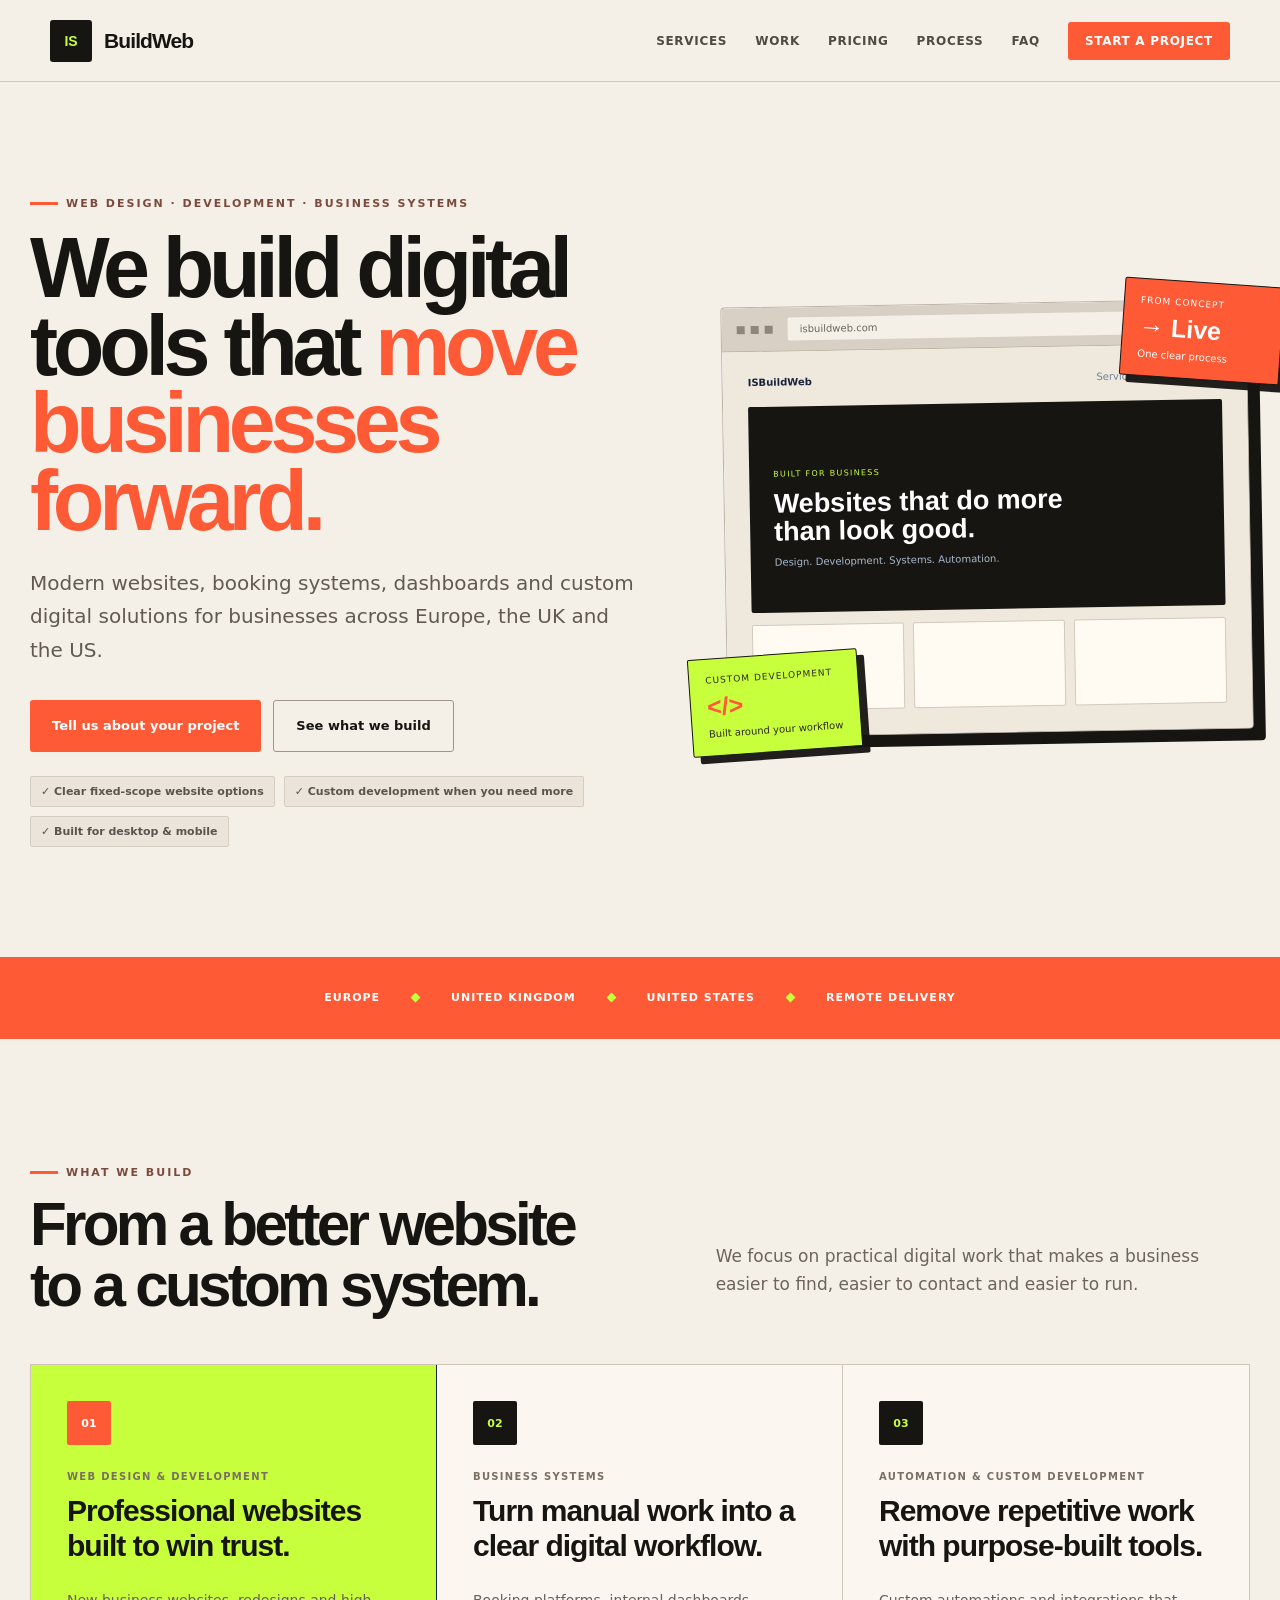
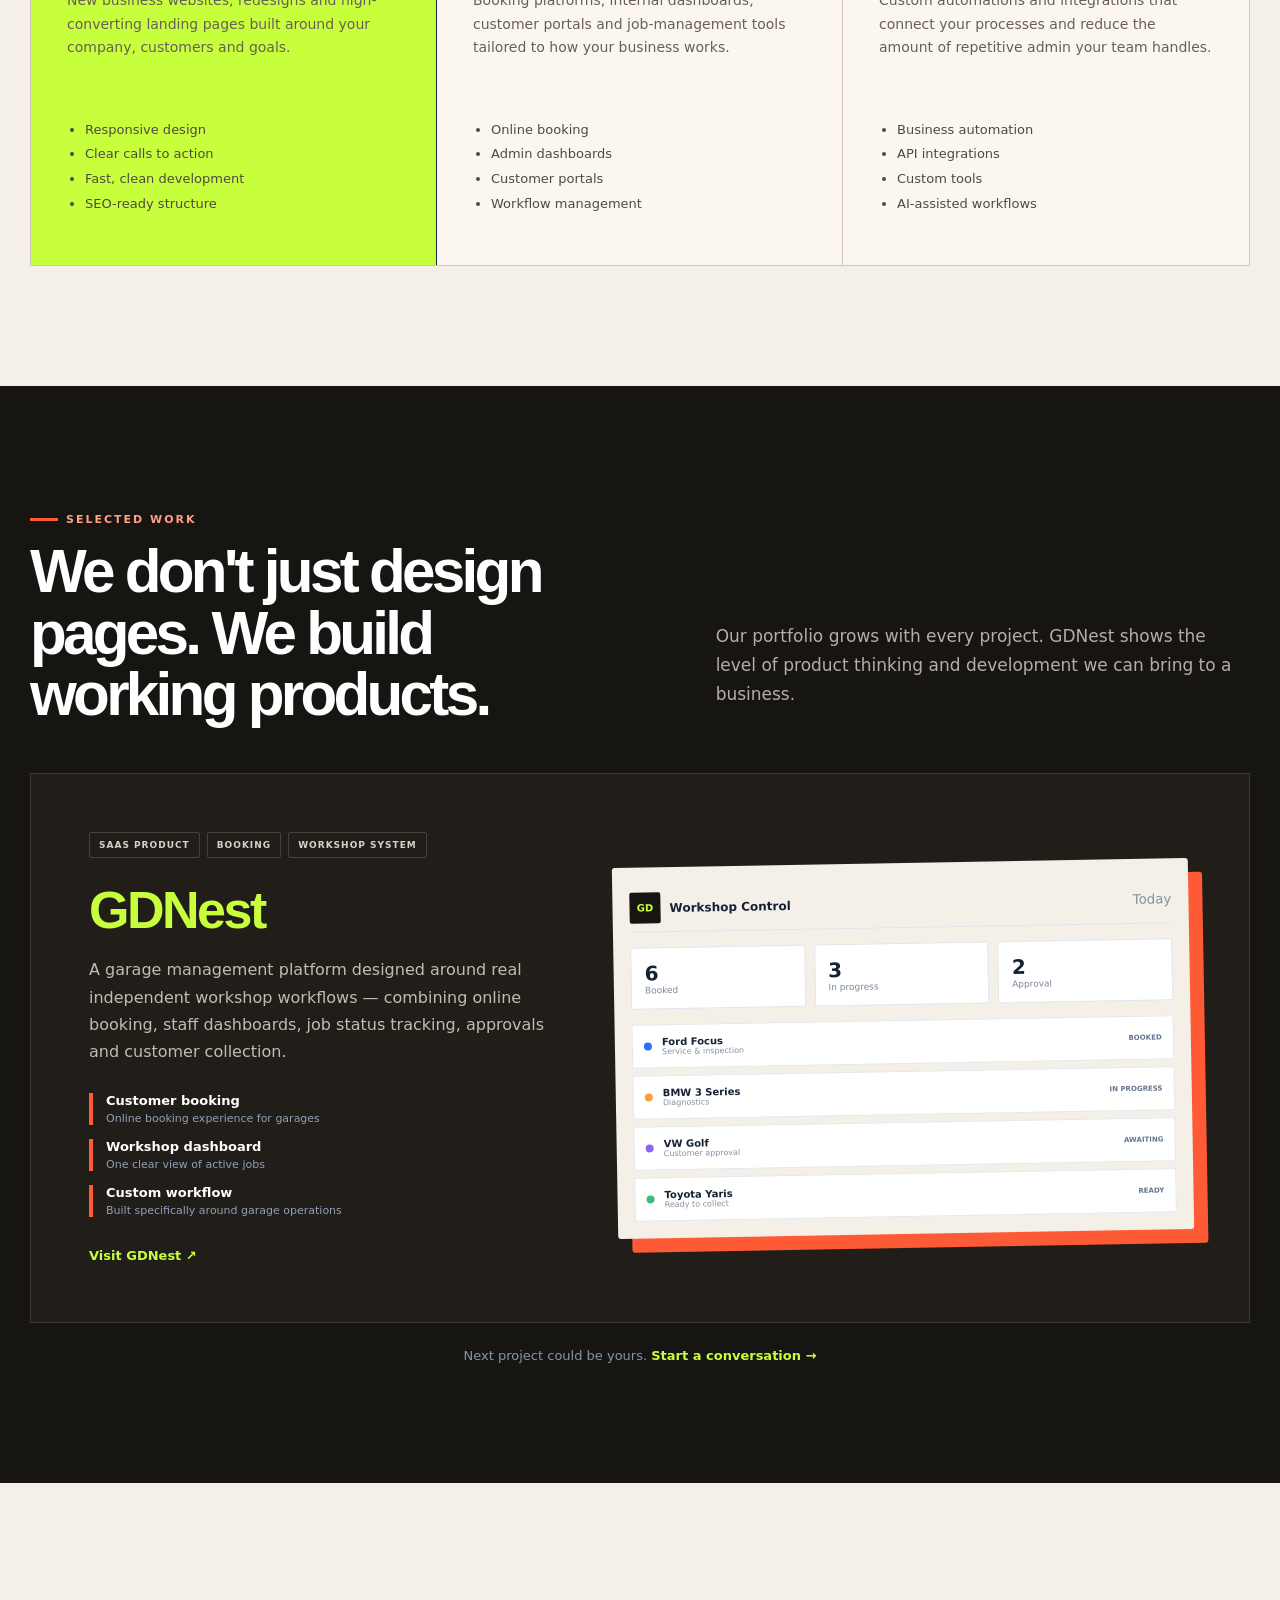
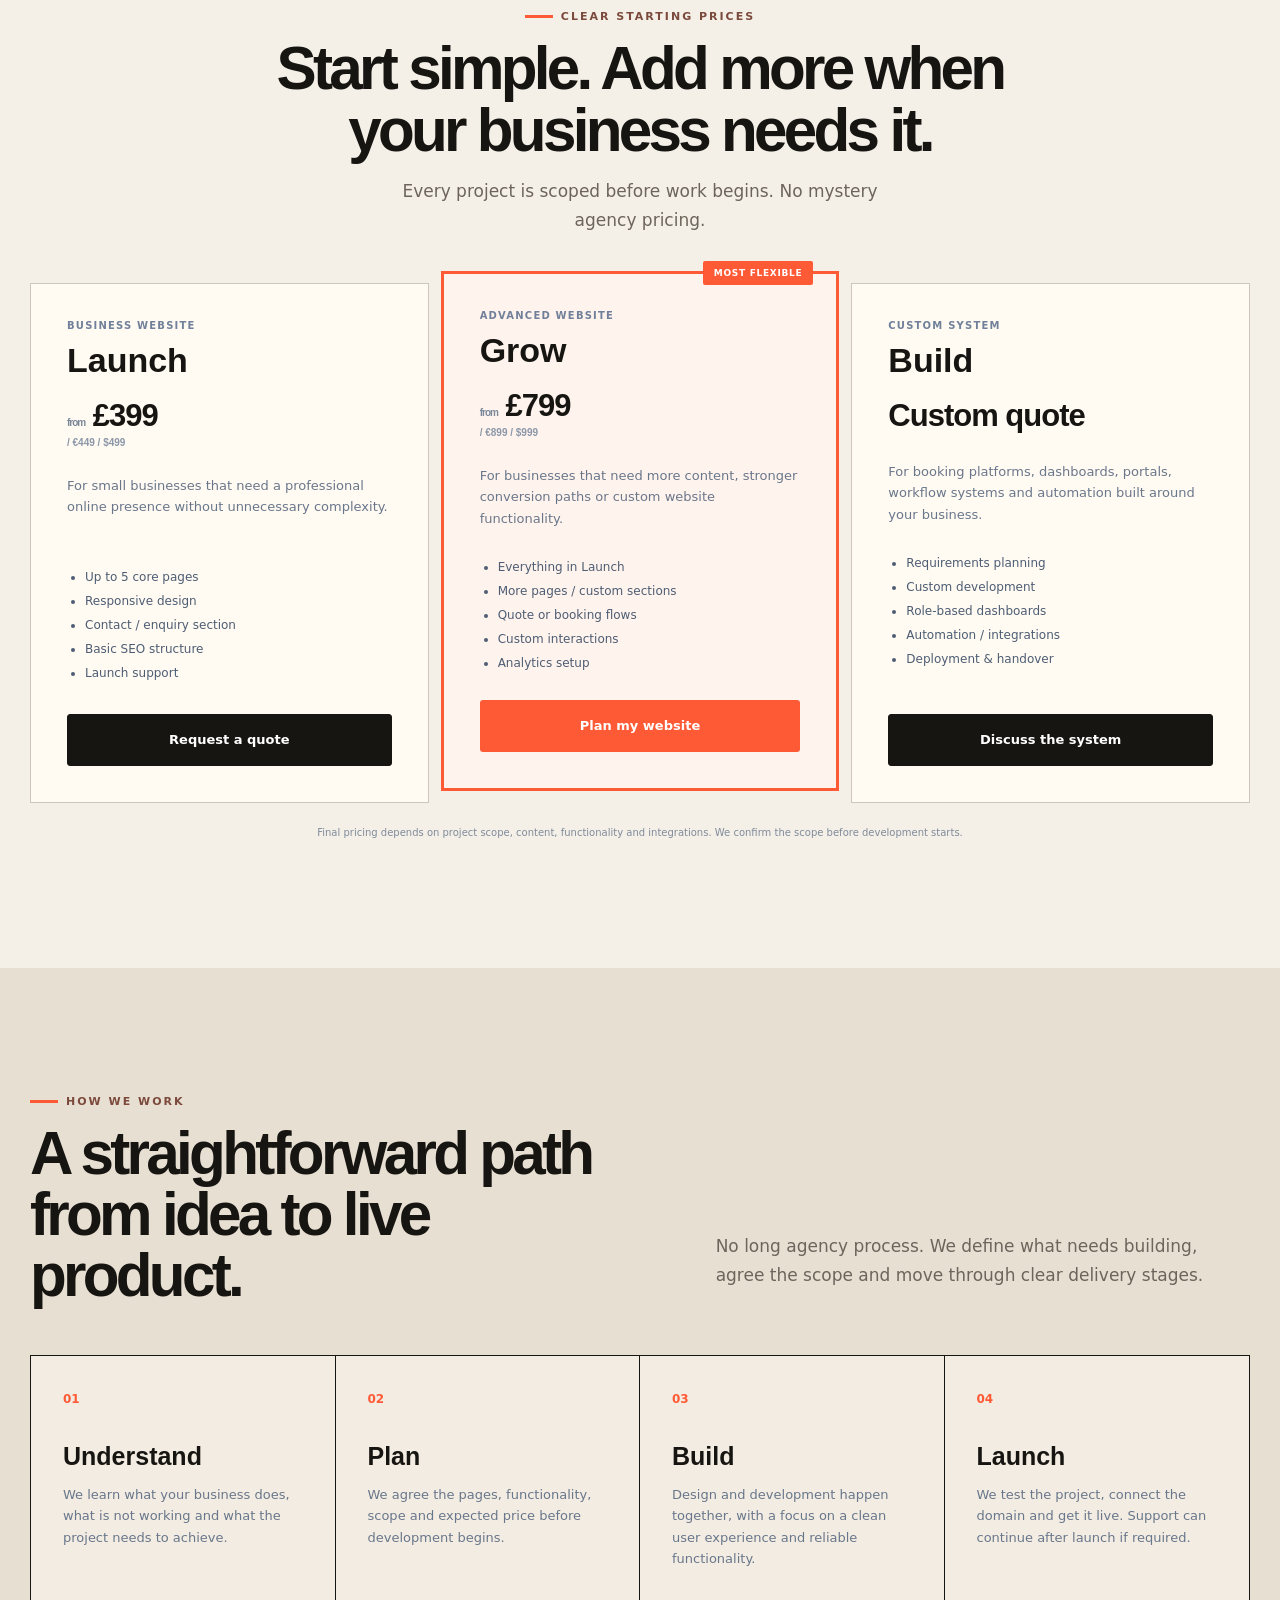
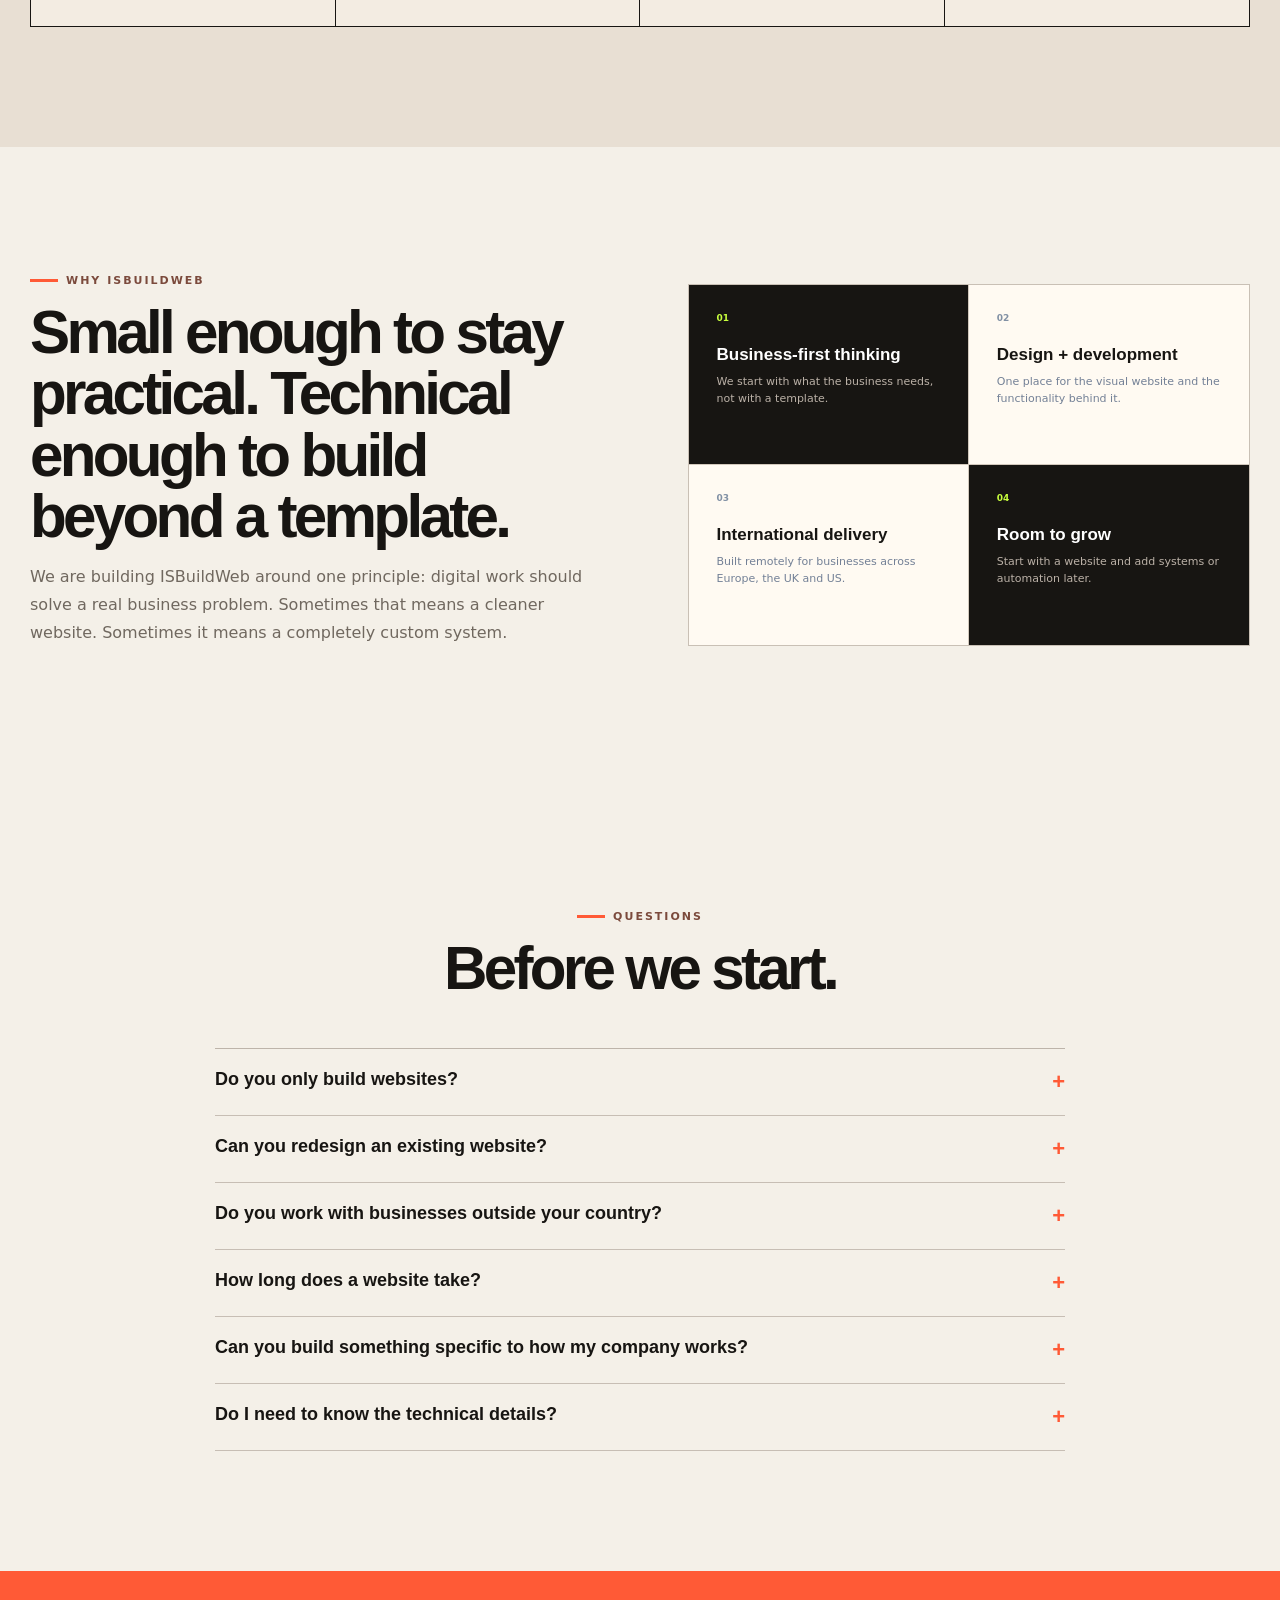
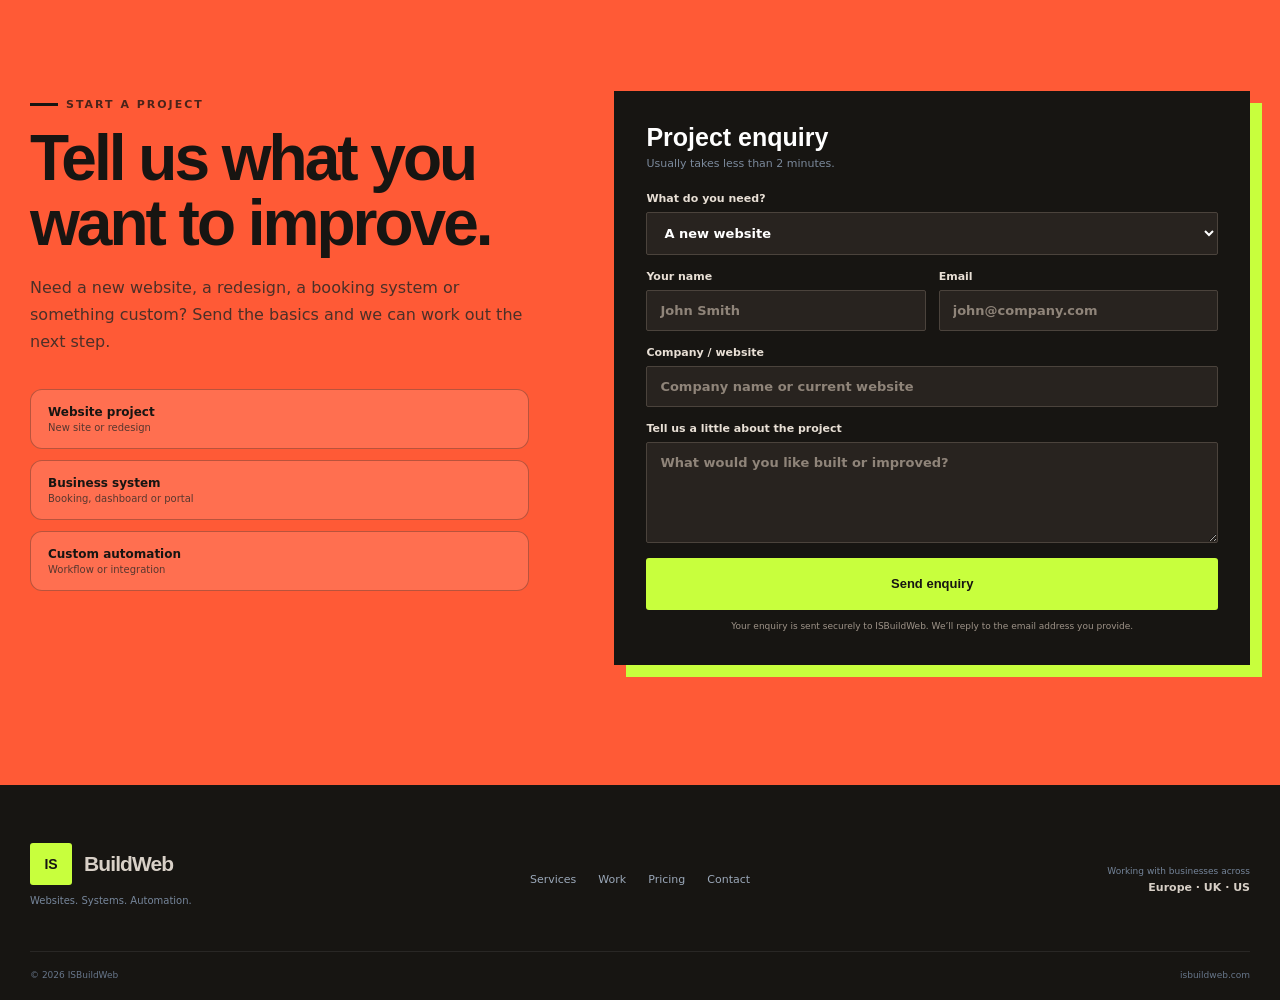
==== commit e3e94288: "Fix contact form with native POST submission" ====
--- a/index.html
+++ b/index.html
@@ -216,10 +216,15 @@
             <span><b>Custom automation</b><small>Workflow or integration</small></span>
           </div>
         </div>
-        <form class="contact-form" id="projectForm">
+        <form class="contact-form" id="projectForm" action="https://formsubmit.co/isbuildweb@isbuildweb.com" method="POST">
+          <input type="hidden" name="_subject" value="New ISBuildWeb project enquiry">
+          <input type="hidden" name="_template" value="table">
+          <input type="hidden" name="_next" value="https://www.isbuildweb.com/thanks.html">
+          <input type="hidden" name="_url" value="https://www.isbuildweb.com/#contact">
+          <input type="text" name="_honey" tabindex="-1" autocomplete="off" style="display:none">
           <div class="form-heading"><strong>Project enquiry</strong><span>Usually takes less than 2 minutes.</span></div>
           <label>What do you need?
-            <select id="projectType" required>
+            <select id="projectType" name="project_type" required>
               <option value="Website">A new website</option>
               <option value="Redesign">Website redesign</option>
               <option value="System">Booking / business system</option>
@@ -228,13 +233,13 @@
             </select>
           </label>
           <div class="form-two">
-            <label>Your name<input id="name" type="text" required placeholder="John Smith"></label>
-            <label>Email<input id="email" type="email" required placeholder="john@company.com"></label>
-          </div>
-          <label>Company / website<input id="company" type="text" placeholder="Company name or current website"></label>
-          <label>Tell us a little about the project<textarea id="message" required rows="5" placeholder="What would you like built or improved?"></textarea></label>
-          <button class="btn primary submit" type="submit">Prepare my enquiry</button>
-          <small class="form-note">For the first launch, this prepares an email on your device. Direct form delivery will be connected with the business email setup.</small>
+            <label>Your name<input id="name" name="name" type="text" required placeholder="John Smith" autocomplete="name"></label>
+            <label>Email<input id="email" name="email" type="email" required placeholder="john@company.com" autocomplete="email"></label>
+          </div>
+          <label>Company / website<input id="company" name="company" type="text" placeholder="Company name or current website" autocomplete="organization"></label>
+          <label>Tell us a little about the project<textarea id="message" name="message" required rows="5" placeholder="What would you like built or improved?"></textarea></label>
+          <button class="btn primary submit" type="submit">Send enquiry</button>
+          <small class="form-note">Your enquiry will be sent directly to ISBuildWeb. We’ll reply to the email address you provide.</small>
         </form>
       </div>
     </section>
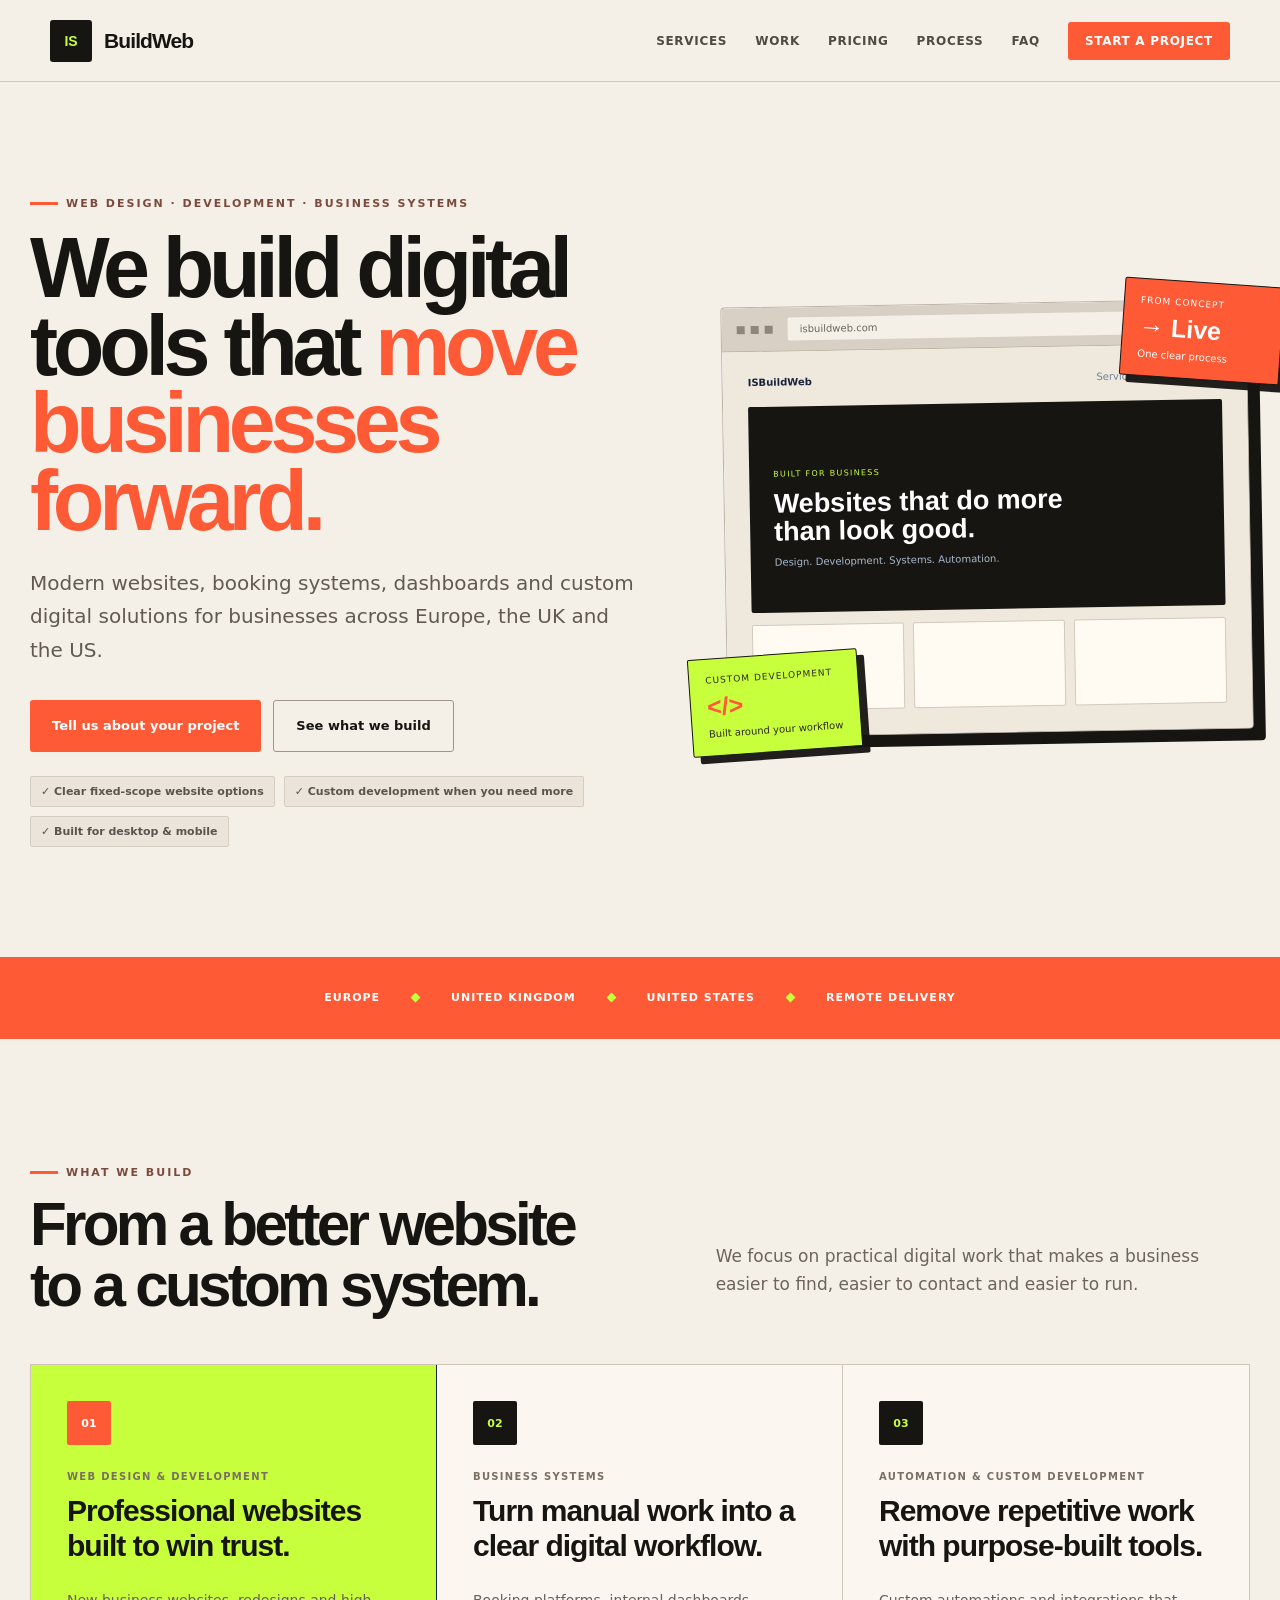
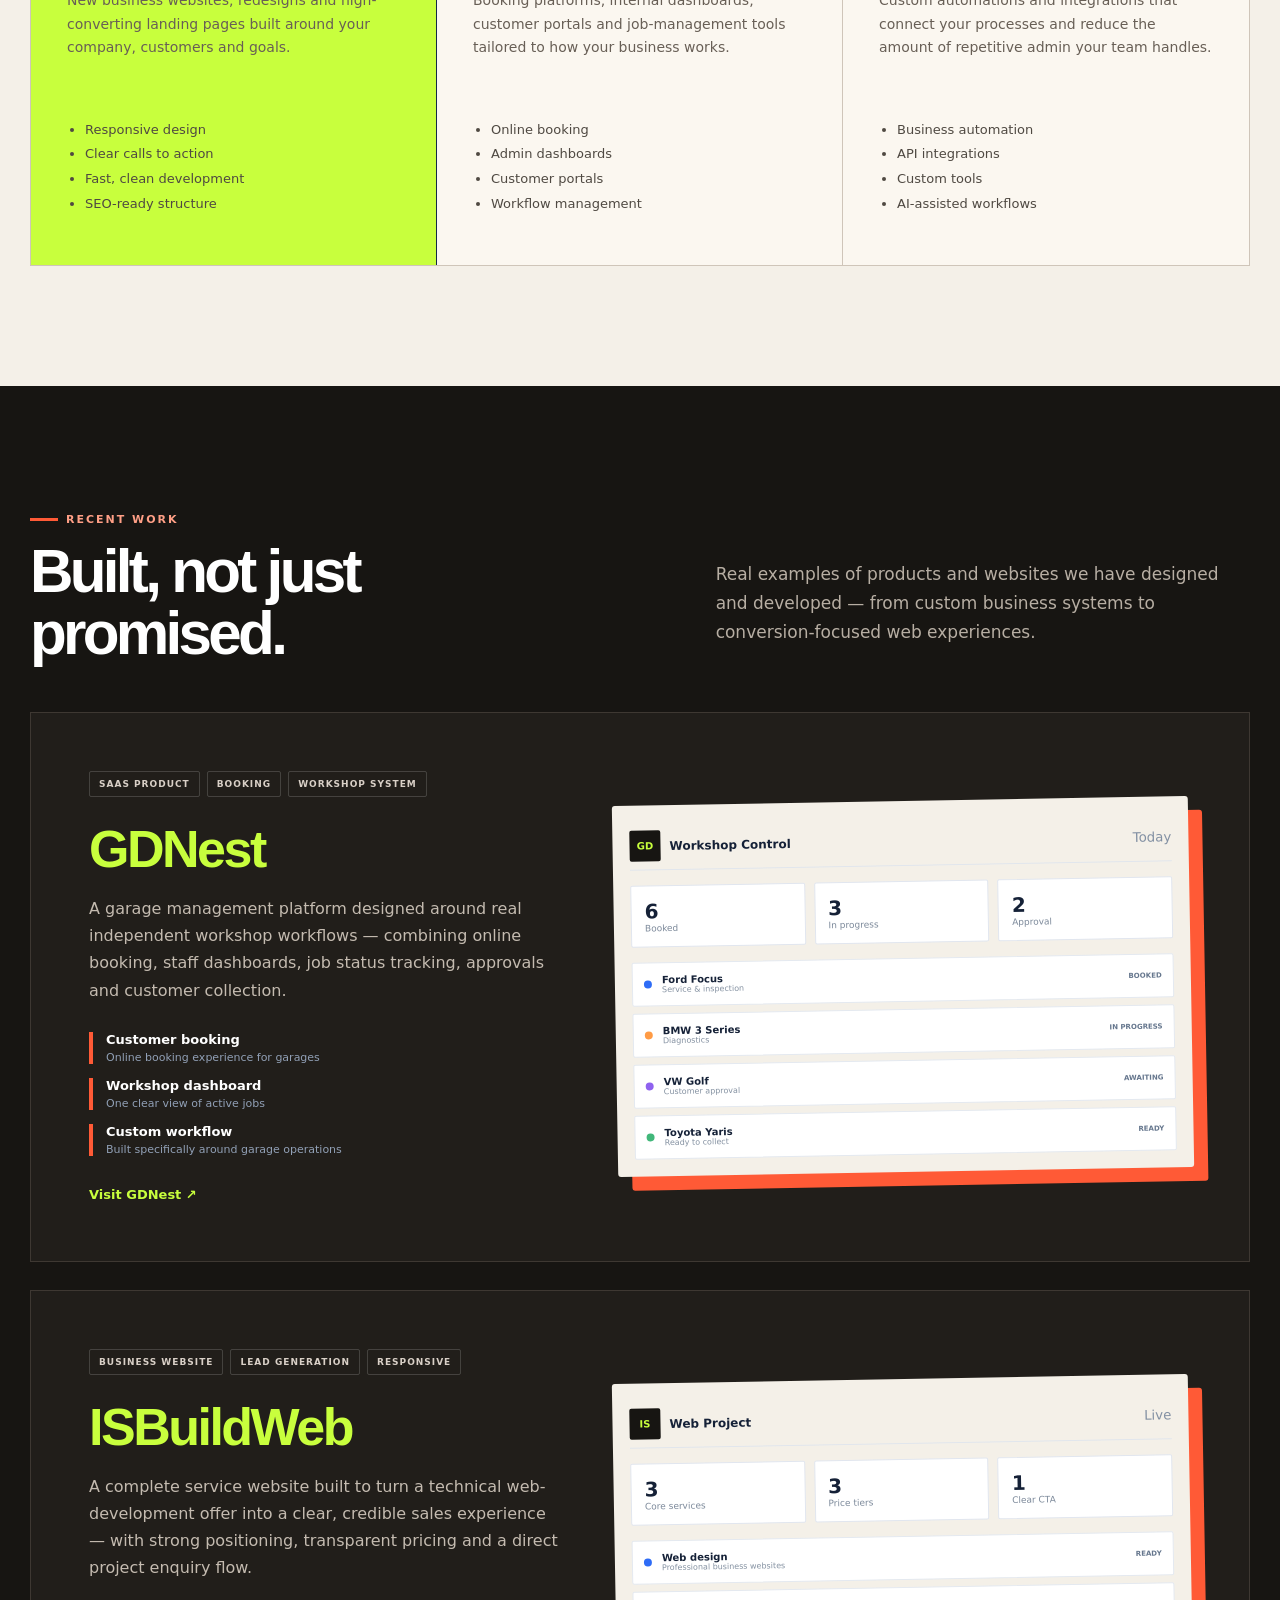
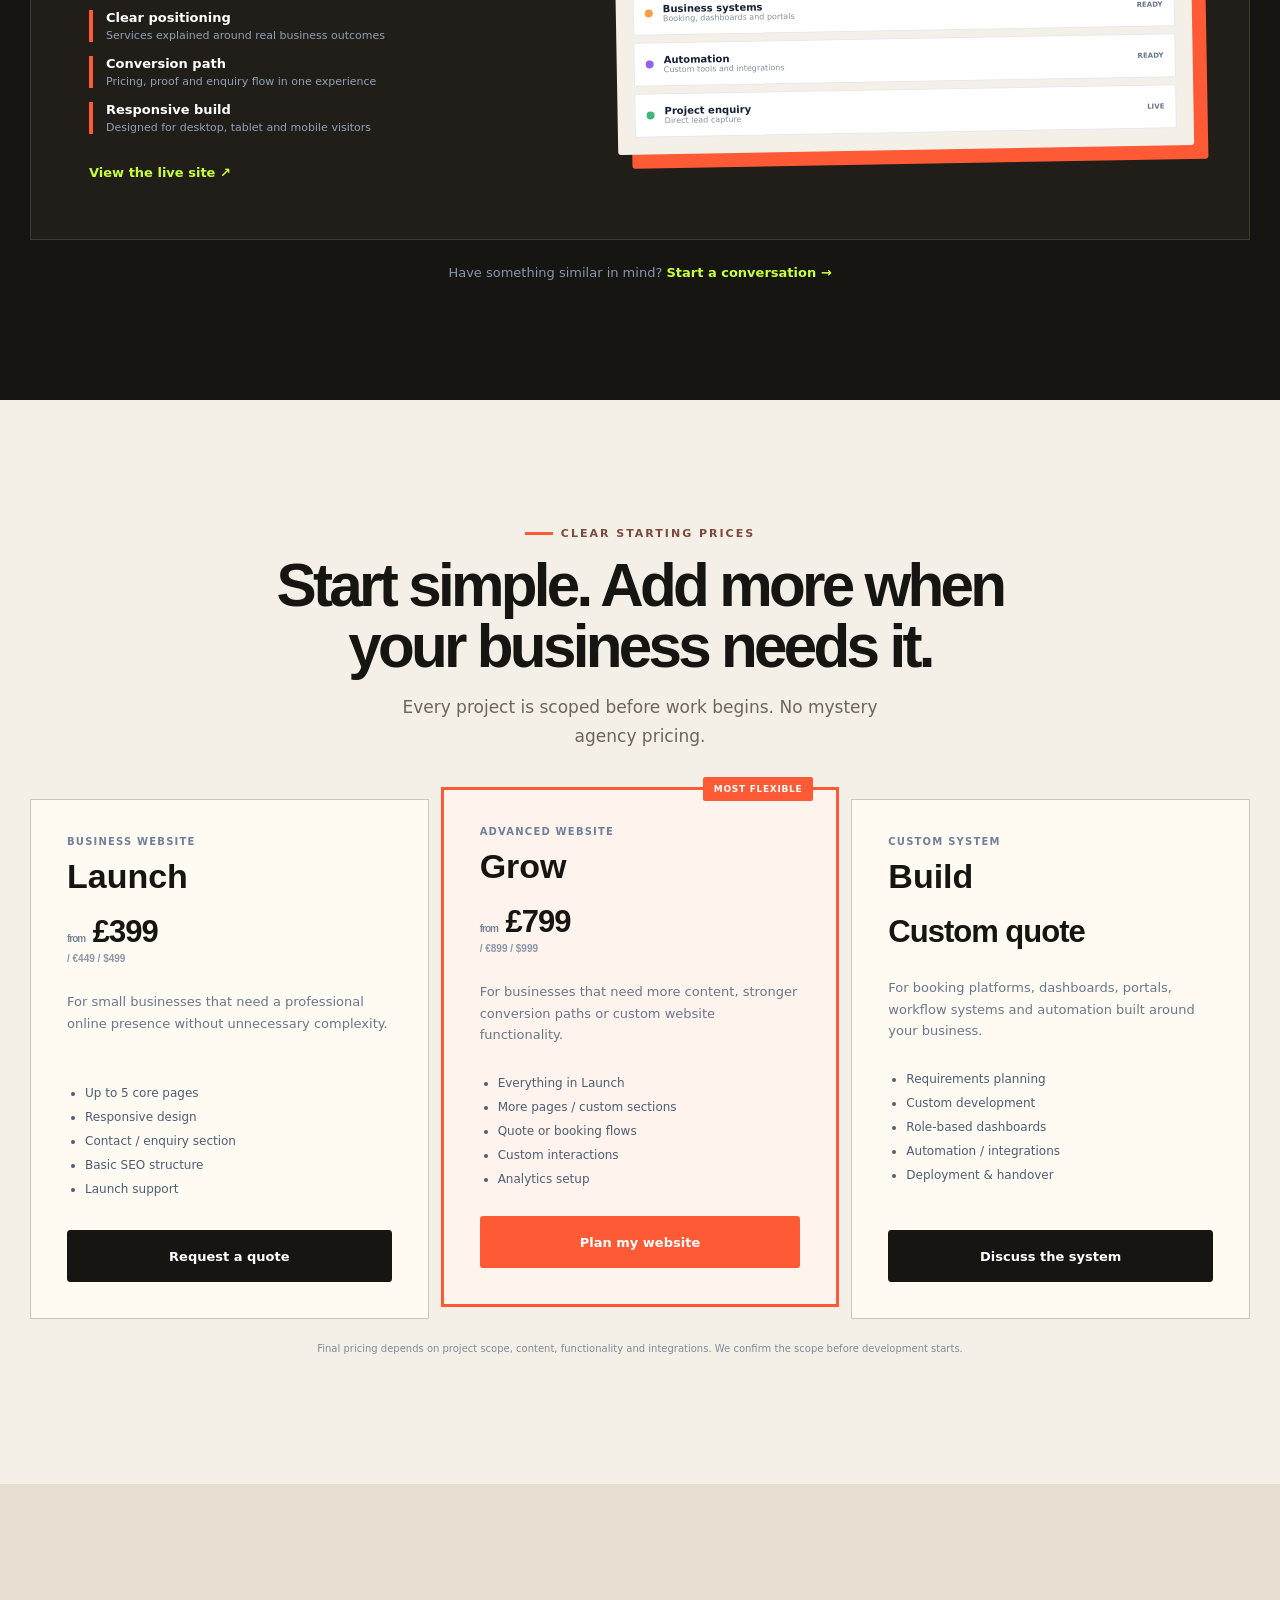
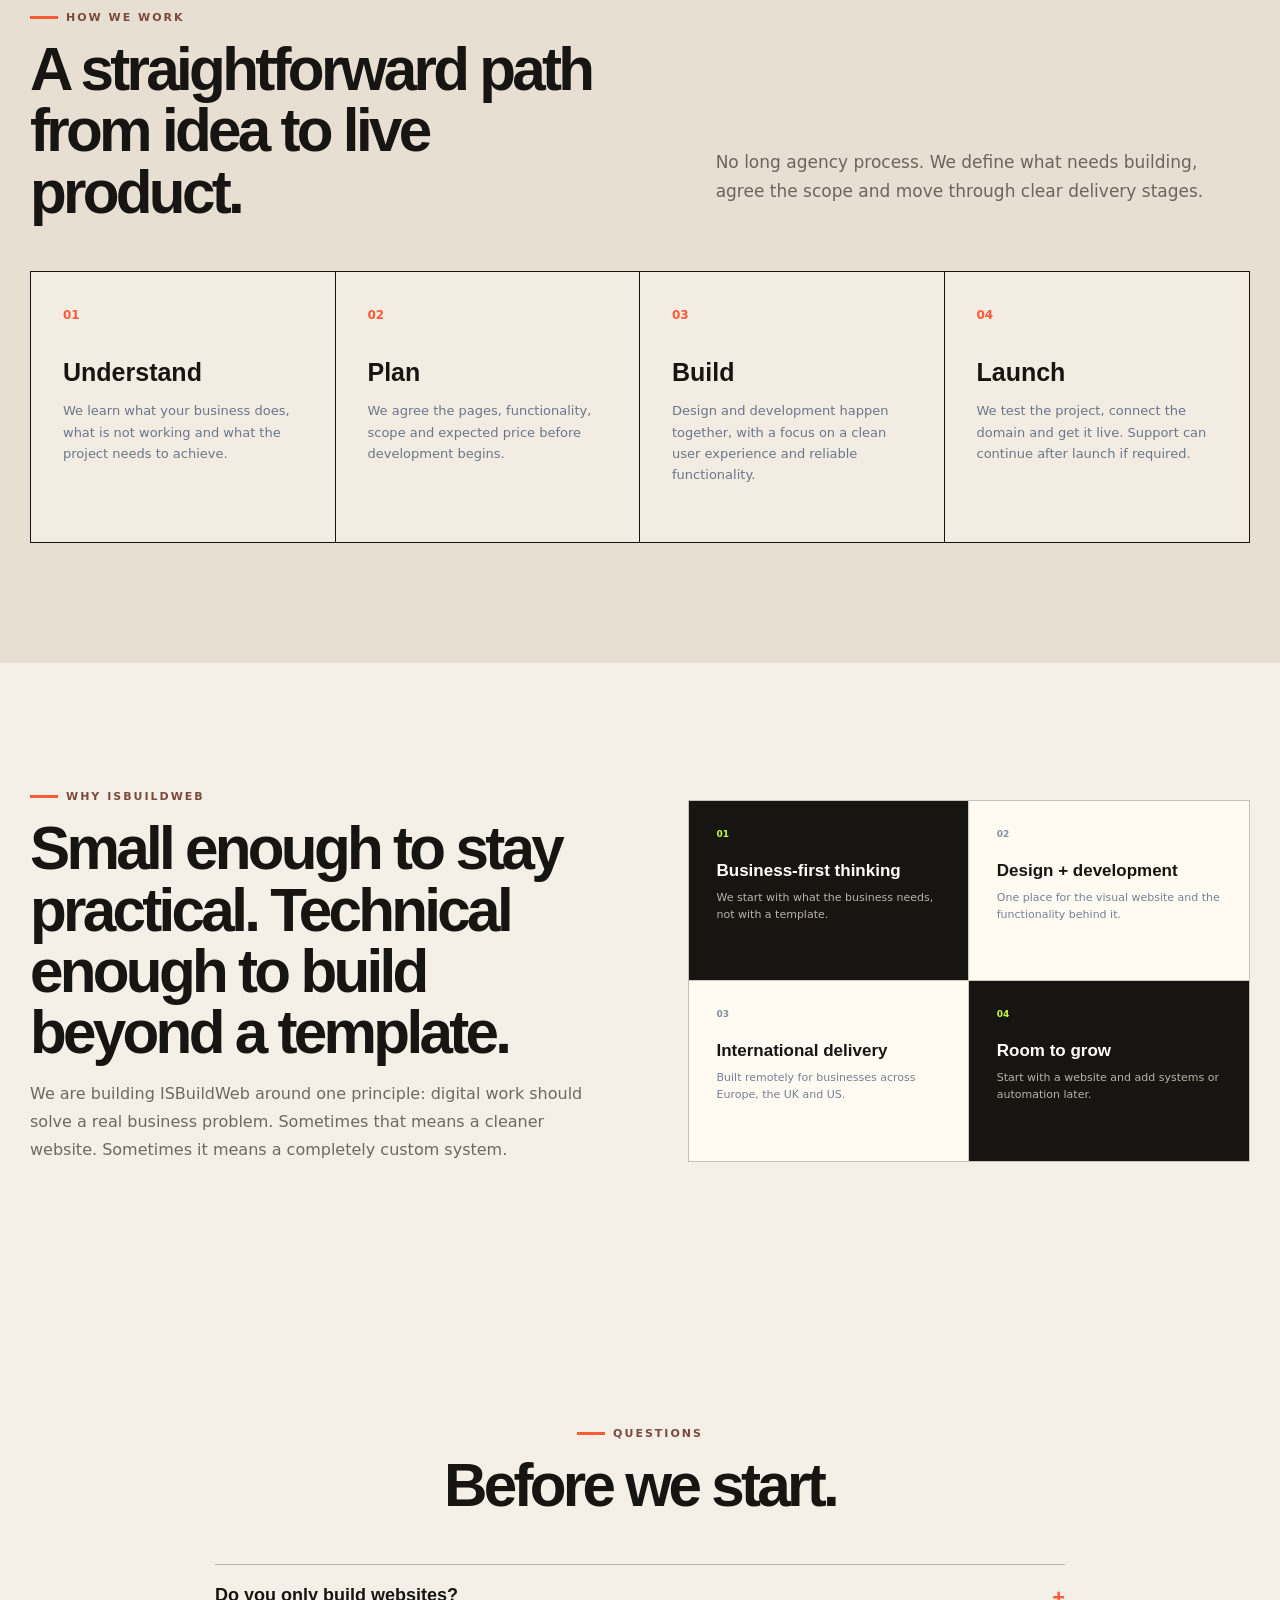
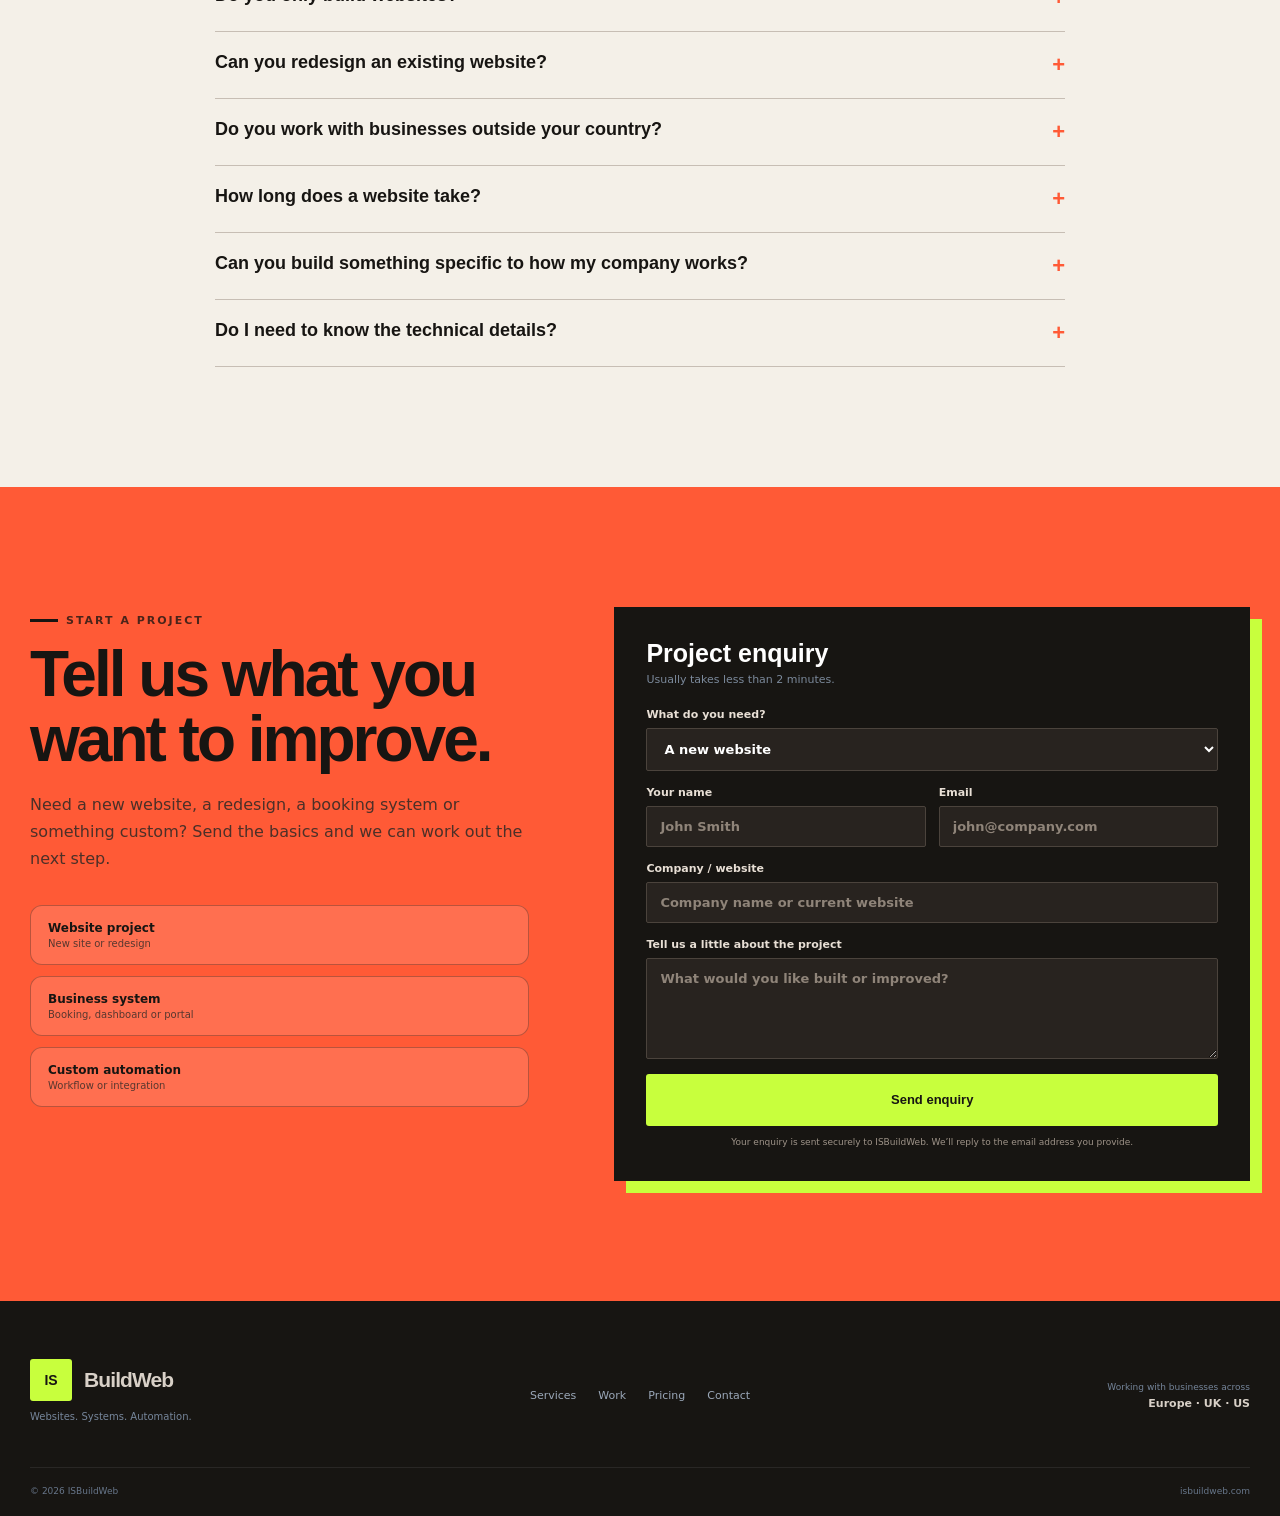
==== commit 5d614f64: "Expand portfolio section with recent work" ====
--- a/index.html
+++ b/index.html
@@ -3,8 +3,20 @@
 <head>
   <meta charset="utf-8">
   <meta name="viewport" content="width=device-width,initial-scale=1">
-  <meta name="description" content="ISBuildWeb designs and develops modern websites, custom business systems and automation for companies across Europe, the UK and the US.">
-  <title>ISBuildWeb | Websites, Systems & Automation</title>
+  <title>ISBuildWeb | Web Design, Development & Business Systems</title>
+  <meta name="description" content="ISBuildWeb builds professional websites, booking systems, dashboards and custom business automation for companies across the UK, Europe and the US.">
+  <meta name="robots" content="index,follow,max-image-preview:large">
+  <link rel="canonical" href="https://www.isbuildweb.com/">
+  <meta property="og:type" content="website">
+  <meta property="og:site_name" content="ISBuildWeb">
+  <meta property="og:title" content="ISBuildWeb | Websites, Systems & Automation">
+  <meta property="og:description" content="Professional websites and custom digital systems built around real business needs.">
+  <meta property="og:url" content="https://www.isbuildweb.com/">
+  <meta name="twitter:card" content="summary_large_image">
+  <meta name="twitter:title" content="ISBuildWeb | Websites, Systems & Automation">
+  <meta name="twitter:description" content="Professional websites and custom digital systems built around real business needs.">
+  <meta name="theme-color" content="#111111">
+  <link rel="icon" href="data:image/svg+xml,<svg xmlns=%22http://www.w3.org/2000/svg%22 viewBox=%220 0 64 64%22><rect width=%2264%22 height=%2264%22 rx=%2212%22 fill=%22%23111111%22/><text x=%2232%22 y=%2242%22 text-anchor=%22middle%22 font-family=%22Arial%22 font-size=%2230%22 font-weight=%22700%22 fill=%22%23ff5c35%22>IS</text></svg>">
   <link rel="preconnect" href="https://fonts.googleapis.com">
   <link rel="preconnect" href="https://fonts.gstatic.com" crossorigin>
   <link href="https://fonts.googleapis.com/css2?family=Inter:wght@400;500;600;700;800&family=Manrope:wght@600;700;800&display=swap" rel="stylesheet">
@@ -16,244 +28,34 @@
   <div class="page-glow glow-two"></div>
 
   <header class="topbar">
-    <a class="brand" href="#top" aria-label="ISBuildWeb home">
-      <span class="brand-mark">IS</span>
-      <span class="brand-name">BuildWeb</span>
-    </a>
-    <nav>
-      <a href="#services">Services</a>
-      <a href="#work">Work</a>
-      <a href="#pricing">Pricing</a>
-      <a href="#process">Process</a>
-      <a href="#faq">FAQ</a>
-      <a class="nav-cta" href="#contact">Start a project</a>
-    </nav>
+    <a class="brand" href="#top" aria-label="ISBuildWeb home"><span class="brand-mark">IS</span><span class="brand-name">BuildWeb</span></a>
+    <nav><a href="#services">Services</a><a href="#work">Work</a><a href="#pricing">Pricing</a><a href="#process">Process</a><a href="#faq">FAQ</a><a class="nav-cta" href="#contact">Start a project</a></nav>
     <button class="menu-btn" aria-label="Open menu" aria-expanded="false">☰</button>
   </header>
 
   <main id="top">
     <section class="hero shell">
-      <div class="hero-copy">
-        <span class="eyebrow">Web design · Development · Business systems</span>
-        <h1>We build digital tools that <span>move businesses forward.</span></h1>
-        <p class="hero-lead">Modern websites, booking systems, dashboards and custom digital solutions for businesses across Europe, the UK and the US.</p>
-        <div class="hero-actions">
-          <a class="btn primary" href="#contact">Tell us about your project</a>
-          <a class="btn secondary" href="#work">See what we build</a>
-        </div>
-        <div class="hero-proof">
-          <span>✓ Clear fixed-scope website options</span>
-          <span>✓ Custom development when you need more</span>
-          <span>✓ Built for desktop & mobile</span>
-        </div>
-      </div>
+      <div class="hero-copy"><span class="eyebrow">Web design · Development · Business systems</span><h1>We build digital tools that <span>move businesses forward.</span></h1><p class="hero-lead">Modern websites, booking systems, dashboards and custom digital solutions for businesses across Europe, the UK and the US.</p><div class="hero-actions"><a class="btn primary" href="#contact">Tell us about your project</a><a class="btn secondary" href="#work">See what we build</a></div><div class="hero-proof"><span>✓ Clear fixed-scope website options</span><span>✓ Custom development when you need more</span><span>✓ Built for desktop & mobile</span></div></div>
+      <div class="hero-visual" aria-label="ISBuildWeb project interface preview"><div class="browser-card main-browser"><div class="browser-bar"><i></i><i></i><i></i><span>isbuildweb.com</span></div><div class="browser-body"><div class="mini-nav"><b>ISBuildWeb</b><span>Services&nbsp;&nbsp; Work&nbsp;&nbsp; Contact</span></div><div class="mini-hero"><small>BUILT FOR BUSINESS</small><strong>Websites that do more than look good.</strong><p>Design. Development. Systems. Automation.</p></div><div class="mini-cards"><span></span><span></span><span></span></div></div></div><div class="floating-card code-card"><small>Custom development</small><b>&lt;/&gt;</b><span>Built around your workflow</span></div><div class="floating-card metric-card"><small>From concept</small><b>→ Live</b><span>One clear process</span></div></div>
+    </section>
+    <section class="trust-strip"><span>Europe</span><i></i><span>United Kingdom</span><i></i><span>United States</span><i></i><span>Remote delivery</span></section>
 
-      <div class="hero-visual" aria-label="ISBuildWeb project interface preview">
-        <div class="browser-card main-browser">
-          <div class="browser-bar"><i></i><i></i><i></i><span>isbuildweb.com</span></div>
-          <div class="browser-body">
-            <div class="mini-nav"><b>ISBuildWeb</b><span>Services&nbsp;&nbsp; Work&nbsp;&nbsp; Contact</span></div>
-            <div class="mini-hero"><small>BUILT FOR BUSINESS</small><strong>Websites that do more than look good.</strong><p>Design. Development. Systems. Automation.</p></div>
-            <div class="mini-cards"><span></span><span></span><span></span></div>
-          </div>
-        </div>
-        <div class="floating-card code-card"><small>Custom development</small><b>&lt;/&gt;</b><span>Built around your workflow</span></div>
-        <div class="floating-card metric-card"><small>From concept</small><b>→ Live</b><span>One clear process</span></div>
-      </div>
-    </section>
+    <section id="services" class="section shell"><div class="section-heading split-heading"><div><span class="eyebrow">What we build</span><h2>From a better website to a custom system.</h2></div><p>We focus on practical digital work that makes a business easier to find, easier to contact and easier to run.</p></div><div class="service-grid"><article class="service-card featured"><div class="service-icon">01</div><span class="service-label">Web design & development</span><h3>Professional websites built to win trust.</h3><p>New business websites, redesigns and high-converting landing pages built around your company, customers and goals.</p><ul><li>Responsive design</li><li>Clear calls to action</li><li>Fast, clean development</li><li>SEO-ready structure</li></ul></article><article class="service-card"><div class="service-icon">02</div><span class="service-label">Business systems</span><h3>Turn manual work into a clear digital workflow.</h3><p>Booking platforms, internal dashboards, customer portals and job-management tools tailored to how your business works.</p><ul><li>Online booking</li><li>Admin dashboards</li><li>Customer portals</li><li>Workflow management</li></ul></article><article class="service-card"><div class="service-icon">03</div><span class="service-label">Automation & custom development</span><h3>Remove repetitive work with purpose-built tools.</h3><p>Custom automations and integrations that connect your processes and reduce the amount of repetitive admin your team handles.</p><ul><li>Business automation</li><li>API integrations</li><li>Custom tools</li><li>AI-assisted workflows</li></ul></article></div></section>
 
-    <section class="trust-strip">
-      <span>Europe</span><i></i><span>United Kingdom</span><i></i><span>United States</span><i></i><span>Remote delivery</span>
-    </section>
+    <section id="work" class="work-section section"><div class="shell"><div class="section-heading split-heading light-heading"><div><span class="eyebrow">Recent work</span><h2>Built, not just promised.</h2></div><p>Real examples of products and websites we have designed and developed — from custom business systems to conversion-focused web experiences.</p></div><article class="project-showcase"><div class="project-copy"><div class="project-tags"><span>SaaS product</span><span>Booking</span><span>Workshop system</span></div><h3>GDNest</h3><p>A garage management platform designed around real independent workshop workflows — combining online booking, staff dashboards, job status tracking, approvals and customer collection.</p><div class="project-points"><div><strong>Customer booking</strong><span>Online booking experience for garages</span></div><div><strong>Workshop dashboard</strong><span>One clear view of active jobs</span></div><div><strong>Custom workflow</strong><span>Built specifically around garage operations</span></div></div><a class="text-link" href="https://gdnest.com/" target="_blank" rel="noopener">Visit GDNest ↗</a></div><div class="project-ui"><div class="app-window"><div class="app-top"><span class="app-logo">GD</span><b>Workshop Control</b><small>Today</small></div><div class="app-stats"><div><strong>6</strong><span>Booked</span></div><div><strong>3</strong><span>In progress</span></div><div><strong>2</strong><span>Approval</span></div></div><div class="app-list"><div><i class="blue-dot"></i><span><b>Ford Focus</b><small>Service & inspection</small></span><em>BOOKED</em></div><div><i class="orange-dot"></i><span><b>BMW 3 Series</b><small>Diagnostics</small></span><em>IN PROGRESS</em></div><div><i class="purple-dot"></i><span><b>VW Golf</b><small>Customer approval</small></span><em>AWAITING</em></div><div><i class="green-dot"></i><span><b>Toyota Yaris</b><small>Ready to collect</small></span><em>READY</em></div></div></div></div></article><article class="project-showcase" style="margin-top:28px"><div class="project-copy"><div class="project-tags"><span>Business website</span><span>Lead generation</span><span>Responsive</span></div><h3>ISBuildWeb</h3><p>A complete service website built to turn a technical web-development offer into a clear, credible sales experience — with strong positioning, transparent pricing and a direct project enquiry flow.</p><div class="project-points"><div><strong>Clear positioning</strong><span>Services explained around real business outcomes</span></div><div><strong>Conversion path</strong><span>Pricing, proof and enquiry flow in one experience</span></div><div><strong>Responsive build</strong><span>Designed for desktop, tablet and mobile visitors</span></div></div><a class="text-link" href="https://www.isbuildweb.com/" target="_blank" rel="noopener">View the live site ↗</a></div><div class="project-ui"><div class="app-window"><div class="app-top"><span class="app-logo">IS</span><b>Web Project</b><small>Live</small></div><div class="app-stats"><div><strong>3</strong><span>Core services</span></div><div><strong>3</strong><span>Price tiers</span></div><div><strong>1</strong><span>Clear CTA</span></div></div><div class="app-list"><div><i class="blue-dot"></i><span><b>Web design</b><small>Professional business websites</small></span><em>READY</em></div><div><i class="orange-dot"></i><span><b>Business systems</b><small>Booking, dashboards and portals</small></span><em>READY</em></div><div><i class="purple-dot"></i><span><b>Automation</b><small>Custom tools and integrations</small></span><em>READY</em></div><div><i class="green-dot"></i><span><b>Project enquiry</b><small>Direct lead capture</small></span><em>LIVE</em></div></div></div></div></article><div class="next-project">Have something similar in mind? <a href="#contact">Start a conversation →</a></div></div></section>
 
-    <section id="services" class="section shell">
-      <div class="section-heading split-heading">
-        <div><span class="eyebrow">What we build</span><h2>From a better website to a custom system.</h2></div>
-        <p>We focus on practical digital work that makes a business easier to find, easier to contact and easier to run.</p>
-      </div>
-      <div class="service-grid">
-        <article class="service-card featured">
-          <div class="service-icon">01</div>
-          <span class="service-label">Web design & development</span>
-          <h3>Professional websites built to win trust.</h3>
-          <p>New business websites, redesigns and high-converting landing pages built around your company, customers and goals.</p>
-          <ul><li>Responsive design</li><li>Clear calls to action</li><li>Fast, clean development</li><li>SEO-ready structure</li></ul>
-        </article>
-        <article class="service-card">
-          <div class="service-icon">02</div>
-          <span class="service-label">Business systems</span>
-          <h3>Turn manual work into a clear digital workflow.</h3>
-          <p>Booking platforms, internal dashboards, customer portals and job-management tools tailored to how your business works.</p>
-          <ul><li>Online booking</li><li>Admin dashboards</li><li>Customer portals</li><li>Workflow management</li></ul>
-        </article>
-        <article class="service-card">
-          <div class="service-icon">03</div>
-          <span class="service-label">Automation & custom development</span>
-          <h3>Remove repetitive work with purpose-built tools.</h3>
-          <p>Custom automations and integrations that connect your processes and reduce the amount of repetitive admin your team handles.</p>
-          <ul><li>Business automation</li><li>API integrations</li><li>Custom tools</li><li>AI-assisted workflows</li></ul>
-        </article>
-      </div>
-    </section>
+    <section id="pricing" class="section shell pricing-section"><div class="section-heading centered-heading"><span class="eyebrow">Clear starting prices</span><h2>Start simple. Add more when your business needs it.</h2><p>Every project is scoped before work begins. No mystery agency pricing.</p></div><div class="pricing-grid"><article class="price-card"><span class="price-kicker">Business website</span><h3>Launch</h3><p class="price"><small>from</small> £399 <em>/ €449 / $499</em></p><p class="price-intro">For small businesses that need a professional online presence without unnecessary complexity.</p><ul><li>Up to 5 core pages</li><li>Responsive design</li><li>Contact / enquiry section</li><li>Basic SEO structure</li><li>Launch support</li></ul><a class="btn secondary dark-btn" href="#contact">Request a quote</a></article><article class="price-card popular"><div class="popular-badge">Most flexible</div><span class="price-kicker">Advanced website</span><h3>Grow</h3><p class="price"><small>from</small> £799 <em>/ €899 / $999</em></p><p class="price-intro">For businesses that need more content, stronger conversion paths or custom website functionality.</p><ul><li>Everything in Launch</li><li>More pages / custom sections</li><li>Quote or booking flows</li><li>Custom interactions</li><li>Analytics setup</li></ul><a class="btn primary" href="#contact">Plan my website</a></article><article class="price-card"><span class="price-kicker">Custom system</span><h3>Build</h3><p class="price custom-price">Custom quote</p><p class="price-intro">For booking platforms, dashboards, portals, workflow systems and automation built around your business.</p><ul><li>Requirements planning</li><li>Custom development</li><li>Role-based dashboards</li><li>Automation / integrations</li><li>Deployment & handover</li></ul><a class="btn secondary dark-btn" href="#contact">Discuss the system</a></article></div><p class="pricing-note">Final pricing depends on project scope, content, functionality and integrations. We confirm the scope before development starts.</p></section>
 
-    <section id="work" class="work-section section">
-      <div class="shell">
-        <div class="section-heading split-heading light-heading">
-          <div><span class="eyebrow">Selected work</span><h2>We don't just design pages. We build working products.</h2></div>
-          <p>Our portfolio grows with every project. GDNest shows the level of product thinking and development we can bring to a business.</p>
-        </div>
-        <article class="project-showcase">
-          <div class="project-copy">
-            <div class="project-tags"><span>SaaS product</span><span>Booking</span><span>Workshop system</span></div>
-            <h3>GDNest</h3>
-            <p>A garage management platform designed around real independent workshop workflows — combining online booking, staff dashboards, job status tracking, approvals and customer collection.</p>
-            <div class="project-points">
-              <div><strong>Customer booking</strong><span>Online booking experience for garages</span></div>
-              <div><strong>Workshop dashboard</strong><span>One clear view of active jobs</span></div>
-              <div><strong>Custom workflow</strong><span>Built specifically around garage operations</span></div>
-            </div>
-            <a class="text-link" href="https://gdnest.com/" target="_blank" rel="noopener">Visit GDNest ↗</a>
-          </div>
-          <div class="project-ui">
-            <div class="app-window">
-              <div class="app-top"><span class="app-logo">GD</span><b>Workshop Control</b><small>Today</small></div>
-              <div class="app-stats"><div><strong>6</strong><span>Booked</span></div><div><strong>3</strong><span>In progress</span></div><div><strong>2</strong><span>Approval</span></div></div>
-              <div class="app-list">
-                <div><i class="blue-dot"></i><span><b>Ford Focus</b><small>Service & inspection</small></span><em>BOOKED</em></div>
-                <div><i class="orange-dot"></i><span><b>BMW 3 Series</b><small>Diagnostics</small></span><em>IN PROGRESS</em></div>
-                <div><i class="purple-dot"></i><span><b>VW Golf</b><small>Customer approval</small></span><em>AWAITING</em></div>
-                <div><i class="green-dot"></i><span><b>Toyota Yaris</b><small>Ready to collect</small></span><em>READY</em></div>
-              </div>
-            </div>
-          </div>
-        </article>
-        <div class="next-project">Next project could be yours. <a href="#contact">Start a conversation →</a></div>
-      </div>
-    </section>
+    <section id="process" class="process-section section"><div class="shell"><div class="section-heading split-heading"><div><span class="eyebrow">How we work</span><h2>A straightforward path from idea to live product.</h2></div><p>No long agency process. We define what needs building, agree the scope and move through clear delivery stages.</p></div><div class="process-grid"><article><span>01</span><h3>Understand</h3><p>We learn what your business does, what is not working and what the project needs to achieve.</p></article><article><span>02</span><h3>Plan</h3><p>We agree the pages, functionality, scope and expected price before development begins.</p></article><article><span>03</span><h3>Build</h3><p>Design and development happen together, with a focus on a clean user experience and reliable functionality.</p></article><article><span>04</span><h3>Launch</h3><p>We test the project, connect the domain and get it live. Support can continue after launch if required.</p></article></div></div></section>
 
-    <section id="pricing" class="section shell pricing-section">
-      <div class="section-heading centered-heading"><span class="eyebrow">Clear starting prices</span><h2>Start simple. Add more when your business needs it.</h2><p>Every project is scoped before work begins. No mystery agency pricing.</p></div>
-      <div class="pricing-grid">
-        <article class="price-card">
-          <span class="price-kicker">Business website</span>
-          <h3>Launch</h3>
-          <p class="price"><small>from</small> £399 <em>/ €449 / $499</em></p>
-          <p class="price-intro">For small businesses that need a professional online presence without unnecessary complexity.</p>
-          <ul><li>Up to 5 core pages</li><li>Responsive design</li><li>Contact / enquiry section</li><li>Basic SEO structure</li><li>Launch support</li></ul>
-          <a class="btn secondary dark-btn" href="#contact">Request a quote</a>
-        </article>
-        <article class="price-card popular">
-          <div class="popular-badge">Most flexible</div>
-          <span class="price-kicker">Advanced website</span>
-          <h3>Grow</h3>
-          <p class="price"><small>from</small> £799 <em>/ €899 / $999</em></p>
-          <p class="price-intro">For businesses that need more content, stronger conversion paths or custom website functionality.</p>
-          <ul><li>Everything in Launch</li><li>More pages / custom sections</li><li>Quote or booking flows</li><li>Custom interactions</li><li>Analytics setup</li></ul>
-          <a class="btn primary" href="#contact">Plan my website</a>
-        </article>
-        <article class="price-card">
-          <span class="price-kicker">Custom system</span>
-          <h3>Build</h3>
-          <p class="price custom-price">Custom quote</p>
-          <p class="price-intro">For booking platforms, dashboards, portals, workflow systems and automation built around your business.</p>
-          <ul><li>Requirements planning</li><li>Custom development</li><li>Role-based dashboards</li><li>Automation / integrations</li><li>Deployment & handover</li></ul>
-          <a class="btn secondary dark-btn" href="#contact">Discuss the system</a>
-        </article>
-      </div>
-      <p class="pricing-note">Final pricing depends on project scope, content, functionality and integrations. We confirm the scope before development starts.</p>
-    </section>
+    <section class="why-section section shell"><div class="why-copy"><span class="eyebrow">Why ISBuildWeb</span><h2>Small enough to stay practical. Technical enough to build beyond a template.</h2><p>We are building ISBuildWeb around one principle: digital work should solve a real business problem. Sometimes that means a cleaner website. Sometimes it means a completely custom system.</p></div><div class="why-grid"><div><b>01</b><strong>Business-first thinking</strong><span>We start with what the business needs, not with a template.</span></div><div><b>02</b><strong>Design + development</strong><span>One place for the visual website and the functionality behind it.</span></div><div><b>03</b><strong>International delivery</strong><span>Built remotely for businesses across Europe, the UK and US.</span></div><div><b>04</b><strong>Room to grow</strong><span>Start with a website and add systems or automation later.</span></div></div></section>
 
-    <section id="process" class="process-section section">
-      <div class="shell">
-        <div class="section-heading split-heading">
-          <div><span class="eyebrow">How we work</span><h2>A straightforward path from idea to live product.</h2></div>
-          <p>No long agency process. We define what needs building, agree the scope and move through clear delivery stages.</p>
-        </div>
-        <div class="process-grid">
-          <article><span>01</span><h3>Understand</h3><p>We learn what your business does, what is not working and what the project needs to achieve.</p></article>
-          <article><span>02</span><h3>Plan</h3><p>We agree the pages, functionality, scope and expected price before development begins.</p></article>
-          <article><span>03</span><h3>Build</h3><p>Design and development happen together, with a focus on a clean user experience and reliable functionality.</p></article>
-          <article><span>04</span><h3>Launch</h3><p>We test the project, connect the domain and get it live. Support can continue after launch if required.</p></article>
-        </div>
-      </div>
-    </section>
+    <section id="faq" class="faq-section section shell"><div class="section-heading centered-heading"><span class="eyebrow">Questions</span><h2>Before we start.</h2></div><div class="faq-list"><details><summary>Do you only build websites?</summary><p>No. Websites are one part of what we do. We also build booking systems, dashboards, portals, workflow tools and business automation.</p></details><details><summary>Can you redesign an existing website?</summary><p>Yes. We can rebuild an outdated site while keeping the useful parts of your current content and brand.</p></details><details><summary>Do you work with businesses outside your country?</summary><p>Yes. ISBuildWeb is designed as a remote-first service for clients across Europe, the United Kingdom and the United States.</p></details><details><summary>How long does a website take?</summary><p>A focused small-business website can often be completed much faster than a large custom project. We give you a realistic delivery estimate once the scope and content are clear.</p></details><details><summary>Can you build something specific to how my company works?</summary><p>Yes. That is exactly where custom development is useful. We can design a workflow around your staff, customers, jobs, bookings or internal processes instead of forcing your business into generic software.</p></details><details><summary>Do I need to know the technical details?</summary><p>No. Tell us the business problem and what you want the finished result to do. We can work out the technical approach.</p></details></div></section>
 
-    <section class="why-section section shell">
-      <div class="why-copy">
-        <span class="eyebrow">Why ISBuildWeb</span>
-        <h2>Small enough to stay practical. Technical enough to build beyond a template.</h2>
-        <p>We are building ISBuildWeb around one principle: digital work should solve a real business problem. Sometimes that means a cleaner website. Sometimes it means a completely custom system.</p>
-      </div>
-      <div class="why-grid">
-        <div><b>01</b><strong>Business-first thinking</strong><span>We start with what the business needs, not with a template.</span></div>
-        <div><b>02</b><strong>Design + development</strong><span>One place for the visual website and the functionality behind it.</span></div>
-        <div><b>03</b><strong>International delivery</strong><span>Built remotely for businesses across Europe, the UK and US.</span></div>
-        <div><b>04</b><strong>Room to grow</strong><span>Start with a website and add systems or automation later.</span></div>
-      </div>
-    </section>
-
-    <section id="faq" class="faq-section section shell">
-      <div class="section-heading centered-heading"><span class="eyebrow">Questions</span><h2>Before we start.</h2></div>
-      <div class="faq-list">
-        <details><summary>Do you only build websites?</summary><p>No. Websites are one part of what we do. We also build booking systems, dashboards, portals, workflow tools and business automation.</p></details>
-        <details><summary>Can you redesign an existing website?</summary><p>Yes. We can rebuild an outdated site while keeping the useful parts of your current content and brand.</p></details>
-        <details><summary>Do you work with businesses outside your country?</summary><p>Yes. ISBuildWeb is designed as a remote-first service for clients across Europe, the United Kingdom and the United States.</p></details>
-        <details><summary>How long does a website take?</summary><p>A focused small-business website can often be completed much faster than a large custom project. We give you a realistic delivery estimate once the scope and content are clear.</p></details>
-        <details><summary>Can you build something specific to how my company works?</summary><p>Yes. That is exactly where custom development is useful. We can design a workflow around your staff, customers, jobs, bookings or internal processes instead of forcing your business into generic software.</p></details>
-        <details><summary>Do I need to know the technical details?</summary><p>No. Tell us the business problem and what you want the finished result to do. We can work out the technical approach.</p></details>
-      </div>
-    </section>
-
-    <section id="contact" class="contact-section section">
-      <div class="shell contact-shell">
-        <div class="contact-copy">
-          <span class="eyebrow">Start a project</span>
-          <h2>Tell us what you want to improve.</h2>
-          <p>Need a new website, a redesign, a booking system or something custom? Send the basics and we can work out the next step.</p>
-          <div class="contact-points">
-            <span><b>Website project</b><small>New site or redesign</small></span>
-            <span><b>Business system</b><small>Booking, dashboard or portal</small></span>
-            <span><b>Custom automation</b><small>Workflow or integration</small></span>
-          </div>
-        </div>
-        <form class="contact-form" id="projectForm" action="https://formsubmit.co/isbuildweb@isbuildweb.com" method="POST">
-          <input type="hidden" name="_subject" value="New ISBuildWeb project enquiry">
-          <input type="hidden" name="_template" value="table">
-          <input type="hidden" name="_next" value="https://www.isbuildweb.com/thanks.html">
-          <input type="hidden" name="_url" value="https://www.isbuildweb.com/#contact">
-          <input type="text" name="_honey" tabindex="-1" autocomplete="off" style="display:none">
-          <div class="form-heading"><strong>Project enquiry</strong><span>Usually takes less than 2 minutes.</span></div>
-          <label>What do you need?
-            <select id="projectType" name="project_type" required>
-              <option value="Website">A new website</option>
-              <option value="Redesign">Website redesign</option>
-              <option value="System">Booking / business system</option>
-              <option value="Automation">Automation / custom development</option>
-              <option value="Other">Something else</option>
-            </select>
-          </label>
-          <div class="form-two">
-            <label>Your name<input id="name" name="name" type="text" required placeholder="John Smith" autocomplete="name"></label>
-            <label>Email<input id="email" name="email" type="email" required placeholder="john@company.com" autocomplete="email"></label>
-          </div>
-          <label>Company / website<input id="company" name="company" type="text" placeholder="Company name or current website" autocomplete="organization"></label>
-          <label>Tell us a little about the project<textarea id="message" name="message" required rows="5" placeholder="What would you like built or improved?"></textarea></label>
-          <button class="btn primary submit" type="submit">Send enquiry</button>
-          <small class="form-note">Your enquiry will be sent directly to ISBuildWeb. We’ll reply to the email address you provide.</small>
-        </form>
-      </div>
-    </section>
+    <section id="contact" class="contact-section section"><div class="shell contact-shell"><div class="contact-copy"><span class="eyebrow">Start a project</span><h2>Tell us what you want to improve.</h2><p>Need a new website, a redesign, a booking system or something custom? Send the basics and we can work out the next step.</p><div class="contact-points"><span><b>Website project</b><small>New site or redesign</small></span><span><b>Business system</b><small>Booking, dashboard or portal</small></span><span><b>Custom automation</b><small>Workflow or integration</small></span></div></div><form class="contact-form" id="projectForm" action="https://formsubmit.co/isbuildweb@isbuildweb.com" method="POST"><input type="hidden" name="_subject" value="New ISBuildWeb project enquiry"><input type="hidden" name="_template" value="table"><input type="hidden" name="_next" value="https://www.isbuildweb.com/thank-you.html"><input type="hidden" name="_captcha" value="false"><input type="text" name="_honey" style="display:none"><div class="form-heading"><strong>Project enquiry</strong><span>Usually takes less than 2 minutes.</span></div><label>What do you need?<select id="projectType" name="Project type" required><option value="Website">A new website</option><option value="Redesign">Website redesign</option><option value="System">Booking / business system</option><option value="Automation">Automation / custom development</option><option value="Other">Something else</option></select></label><div class="form-two"><label>Your name<input id="name" name="Name" type="text" required placeholder="John Smith"></label><label>Email<input id="email" name="Email" type="email" required placeholder="john@company.com"></label></div><label>Company / website<input id="company" name="Company or website" type="text" placeholder="Company name or current website"></label><label>Tell us a little about the project<textarea id="message" name="Project details" required rows="5" placeholder="What would you like built or improved?"></textarea></label><button class="btn primary submit" type="submit">Send enquiry</button><small class="form-note">Your enquiry is sent securely to ISBuildWeb. We’ll reply to the email address you provide.</small></form></div></section>
   </main>
 
-  <footer>
-    <div class="footer-inner shell">
-      <div class="footer-brand"><a class="brand" href="#top"><span class="brand-mark">IS</span><span class="brand-name">BuildWeb</span></a><p>Websites. Systems. Automation.</p></div>
-      <div class="footer-links"><a href="#services">Services</a><a href="#work">Work</a><a href="#pricing">Pricing</a><a href="#contact">Contact</a></div>
-      <div class="footer-region"><small>Working with businesses across</small><strong>Europe · UK · US</strong></div>
-    </div>
-    <div class="footer-bottom shell"><span>© <span id="year"></span> ISBuildWeb</span><span>isbuildweb.com</span></div>
-  </footer>
-
+  <footer><div class="footer-inner shell"><div class="footer-brand"><a class="brand" href="#top"><span class="brand-mark">IS</span><span class="brand-name">BuildWeb</span></a><p>Websites. Systems. Automation.</p></div><div class="footer-links"><a href="#services">Services</a><a href="#work">Work</a><a href="#pricing">Pricing</a><a href="#contact">Contact</a></div><div class="footer-region"><small>Working with businesses across</small><strong>Europe · UK · US</strong></div></div><div class="footer-bottom shell"><span>© <span id="year"></span> ISBuildWeb</span><span>isbuildweb.com</span></div></footer>
   <script src="script.js"></script>
 </body>
-</html>
+</html>
